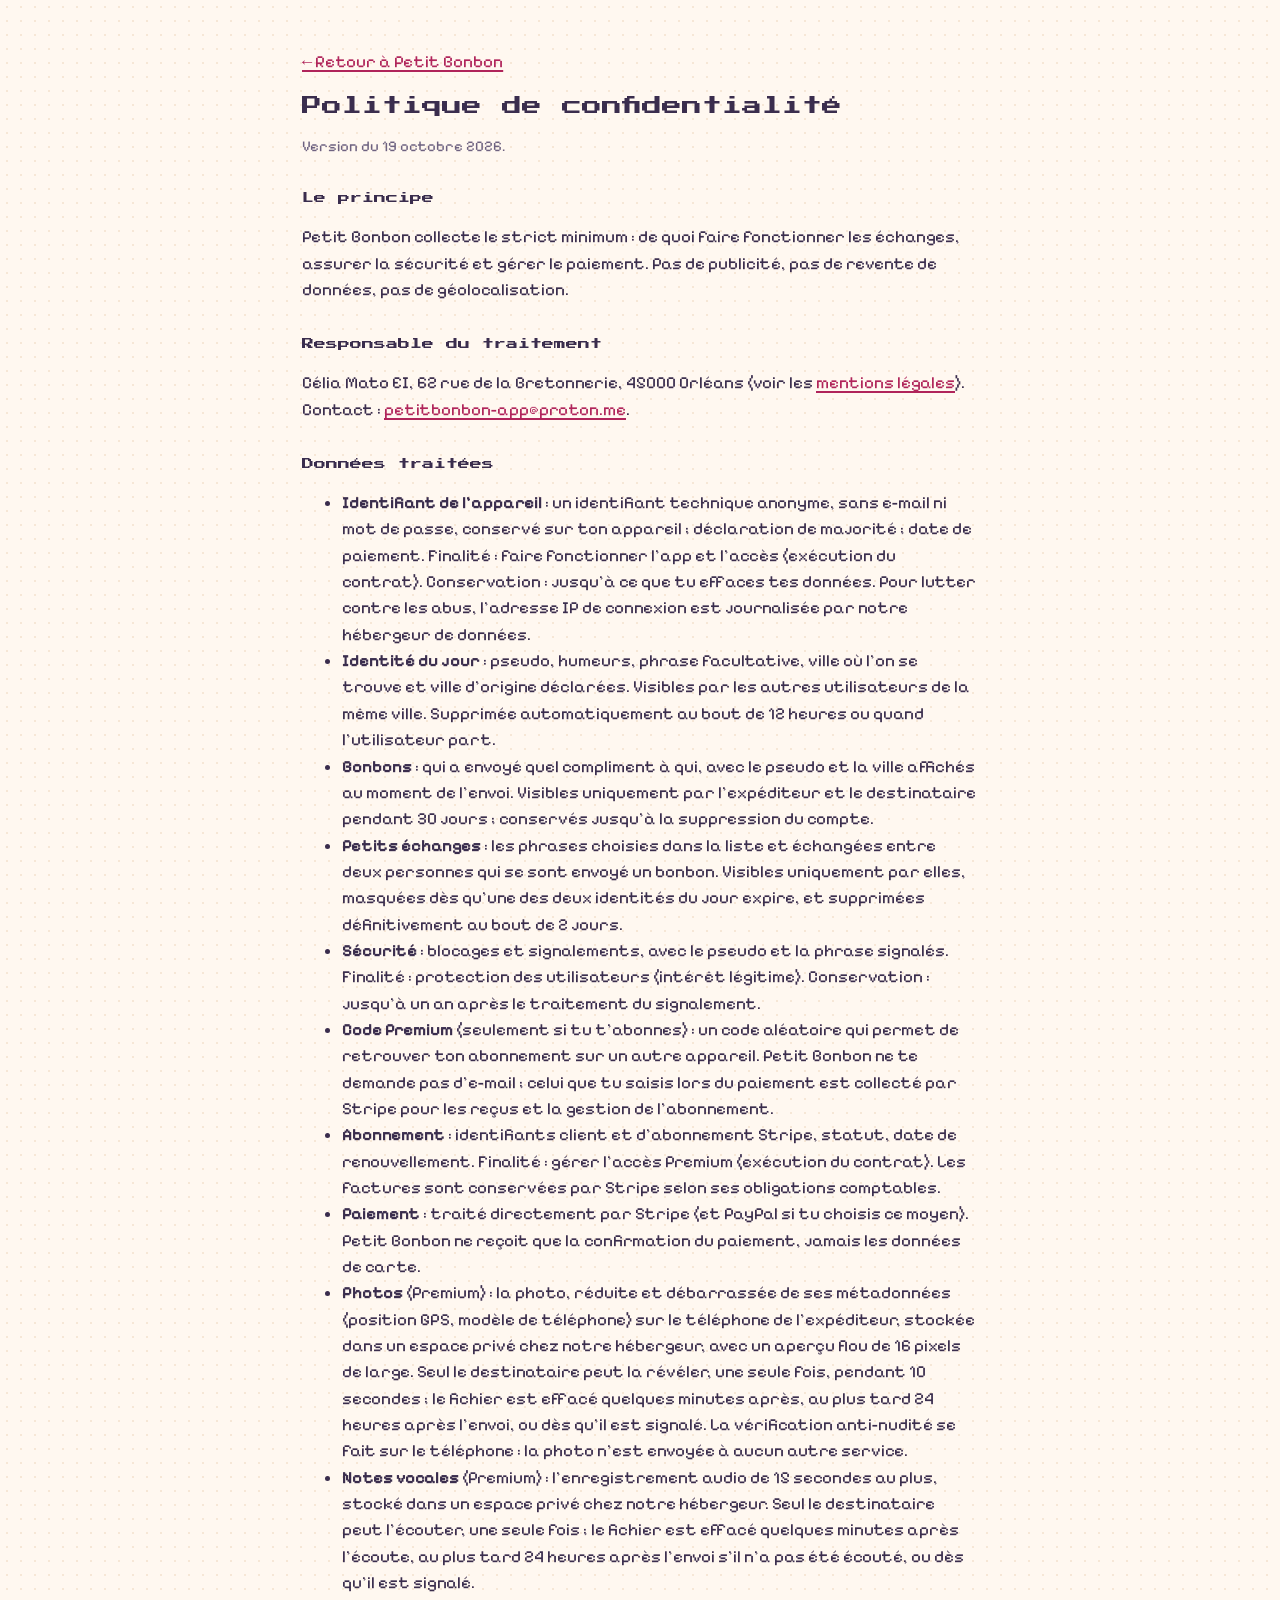
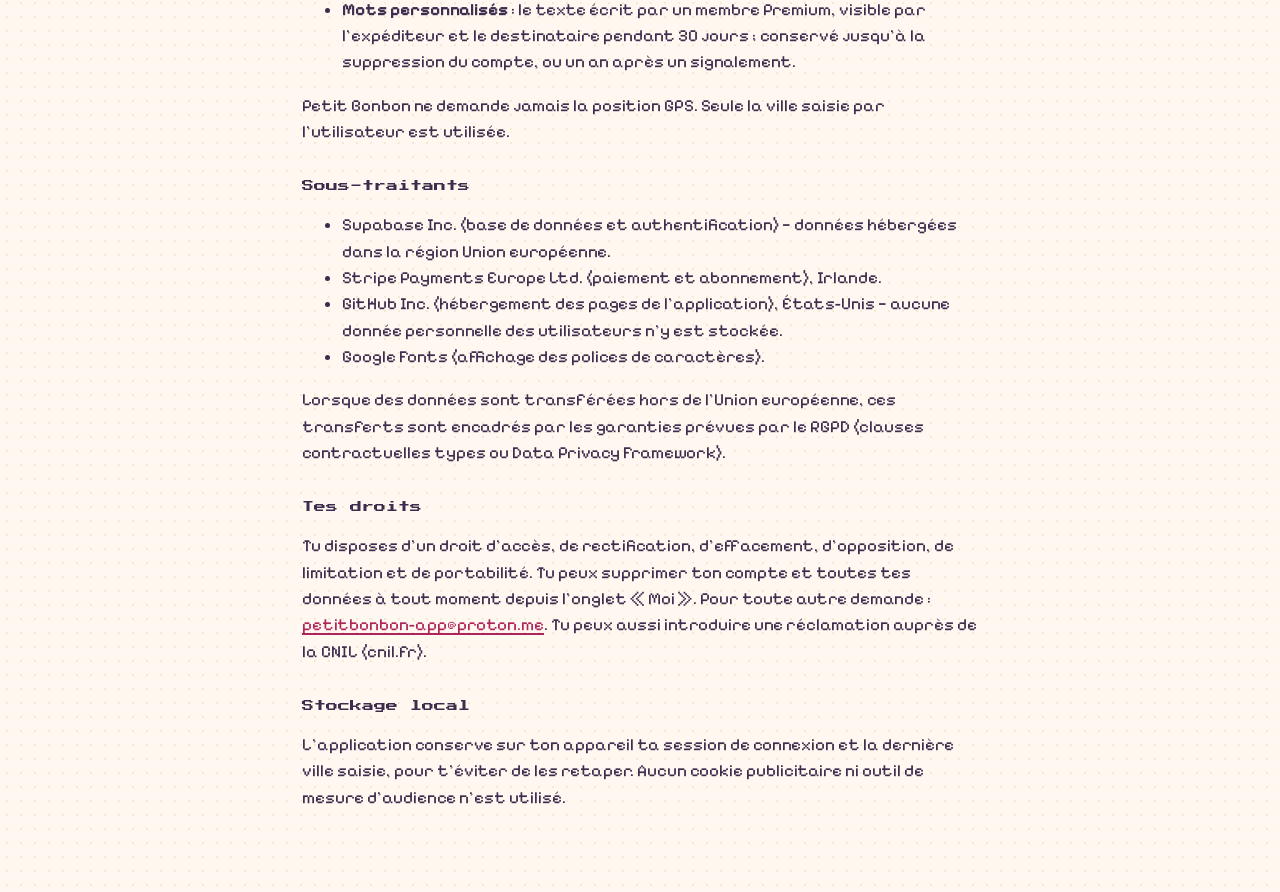
==== confidentialite.html @ 8b0bca7a "Pages légales complétées, Premium en « Bientôt » à 2,99 €/mois Co-Authored-By: Claude Opus 5.5 <nore" ====
<!doctype html>
<html lang="fr">
<head>
<meta charset="utf-8">
<meta name="viewport" content="width=device-width, initial-scale=1">
<title>Confidentialité · Petit Bonbon</title>
<link rel="icon" href="icon.svg" type="image/svg+xml">
<link href="https://fonts.googleapis.com/css2?family=Pixelify+Sans:wght@400;500;700&family=Press+Start+2P&display=swap" rel="stylesheet">
<link rel="stylesheet" href="style.css">
<script src="config.js"></script>
</head>
<body>
<article class="legal">
<p><a href="./">← Retour à Petit Bonbon</a></p>
<h1>Politique de confidentialité</h1>
<p class="small">Version du 19 octobre 2026.</p>

<h2>Le principe</h2>
<p>Petit Bonbon collecte le strict minimum : de quoi faire fonctionner les échanges, assurer la sécurité et gérer le paiement. Pas de publicité, pas de revente de données, pas de géolocalisation.</p>

<h2>Responsable du traitement</h2>
<p>Célia Mato EI, 62 rue de la Bretonnerie, 45000 Orléans (voir les <a href="mentions-legales.html">mentions légales</a>). Contact : <a class="pb-contact" href="#"></a>.</p>

<h2>Données traitées</h2>
<ul>
<li><strong>Identifiant de l'appareil</strong> : un identifiant technique anonyme, sans e-mail ni mot de passe, conservé sur ton appareil ; déclaration de majorité ; date de paiement. Finalité : faire fonctionner l'app et l'accès (exécution du contrat). Conservation : jusqu'à ce que tu effaces tes données. Pour lutter contre les abus, l'adresse IP de connexion est journalisée par notre hébergeur de données.</li>
<li><strong>Identité du jour</strong> : pseudo, humeurs, phrase facultative, ville où l'on se trouve et ville d'origine déclarées. Visibles par les autres utilisateurs de la même ville. Supprimée automatiquement au bout de 12 heures ou quand l'utilisateur part.</li>
<li><strong>Bonbons</strong> : qui a envoyé quel compliment à qui, avec le pseudo et la ville affichés au moment de l'envoi. Visibles uniquement par l'expéditeur et le destinataire pendant 30 jours ; conservés jusqu'à la suppression du compte.</li>
<li><strong>Petits échanges</strong> : les phrases choisies dans la liste et échangées entre deux personnes qui se sont envoyé un bonbon. Visibles uniquement par elles, masquées dès qu'une des deux identités du jour expire, et supprimées définitivement au bout de 2 jours.</li>
<li><strong>Sécurité</strong> : blocages et signalements, avec le pseudo et la phrase signalés. Finalité : protection des utilisateurs (intérêt légitime). Conservation : jusqu'à un an après le traitement du signalement.</li>
<li><strong>Code Premium</strong> (seulement si tu t'abonnes) : un code aléatoire qui permet de retrouver ton abonnement sur un autre appareil. Petit Bonbon ne te demande pas d'e-mail ; celui que tu saisis lors du paiement est collecté par Stripe pour les reçus et la gestion de l'abonnement.</li>
<li><strong>Abonnement</strong> : identifiants client et d'abonnement Stripe, statut, date de renouvellement. Finalité : gérer l'accès Premium (exécution du contrat). Les factures sont conservées par Stripe selon ses obligations comptables.</li>
<li><strong>Paiement</strong> : traité directement par Stripe (et PayPal si tu choisis ce moyen). Petit Bonbon ne reçoit que la confirmation du paiement, jamais les données de carte.</li>
<li><strong>Photos</strong> (Premium) : la photo, réduite et débarrassée de ses métadonnées (position GPS, modèle de téléphone) sur le téléphone de l'expéditeur, stockée dans un espace privé chez notre hébergeur, avec un aperçu flou de 16 pixels de large. Seul le destinataire peut la révéler, une seule fois, pendant 10 secondes ; le fichier est effacé quelques minutes après, au plus tard 24 heures après l'envoi, ou dès qu'il est signalé. La vérification anti-nudité se fait sur le téléphone : la photo n'est envoyée à aucun autre service.</li>
<li><strong>Notes vocales</strong> (Premium) : l'enregistrement audio de 15 secondes au plus, stocké dans un espace privé chez notre hébergeur. Seul le destinataire peut l'écouter, une seule fois ; le fichier est effacé quelques minutes après l'écoute, au plus tard 24 heures après l'envoi s'il n'a pas été écouté, ou dès qu'il est signalé.</li>
<li><strong>Mots personnalisés</strong> : le texte écrit par un membre Premium, visible par l'expéditeur et le destinataire pendant 30 jours ; conservé jusqu'à la suppression du compte, ou un an après un signalement.</li>
</ul>
<p>Petit Bonbon ne demande jamais la position GPS. Seule la ville saisie par l'utilisateur est utilisée.</p>

<h2>Sous-traitants</h2>
<ul>
<li>Supabase Inc. (base de données et authentification) — données hébergées dans la région Union européenne.</li>
<li>Stripe Payments Europe Ltd. (paiement et abonnement), Irlande.</li>
<li>GitHub Inc. (hébergement des pages de l'application), États-Unis — aucune donnée personnelle des utilisateurs n'y est stockée.</li>
<li>Google Fonts (affichage des polices de caractères).</li>
</ul>
<p>Lorsque des données sont transférées hors de l'Union européenne, ces transferts sont encadrés par les garanties prévues par le RGPD (clauses contractuelles types ou Data Privacy Framework).</p>

<h2>Tes droits</h2>
<p>Tu disposes d'un droit d'accès, de rectification, d'effacement, d'opposition, de limitation et de portabilité. Tu peux supprimer ton compte et toutes tes données à tout moment depuis l'onglet « Moi ». Pour toute autre demande : <a class="pb-contact" href="#"></a>. Tu peux aussi introduire une réclamation auprès de la CNIL (cnil.fr).</p>

<h2>Stockage local</h2>
<p>L'application conserve sur ton appareil ta session de connexion et la dernière ville saisie, pour t'éviter de les retaper. Aucun cookie publicitaire ni outil de mesure d'audience n'est utilisé.</p>
</article>
<script>
document.querySelectorAll('.pb-contact').forEach(function (a) {
  var m = (window.PB_CONFIG || {}).CONTACT_EMAIL || '';
  a.textContent = m; a.href = 'mailto:' + m;
});
</script>
</body>
</html>
---- style.css ----
/* =====================================================================
   Petit Bonbon — pixel doux
   L'esprit jeu vidéo des années 90 (polices pixel, coins en escalier,
   ombres en aplat) avec des couleurs pastel et sans contours.
   Astuce « coins pixel » : chaque bloc projette 4 ombres de sa propre
   couleur (haut, bas, gauche, droite), ce qui dessine des coins crantés,
   puis une 5e ombre plus foncée en dessous, comme un relief de jeu.
   ===================================================================== */
:root {
  --bg: #FFF8F0;
  --bg-dot: #F6E7D6;
  --ink: #3A2D4D;
  --muted: #6E6280;
  --pink: #FF9EC4;
  --pink-shade: #F07DAA;
  --pink-soft: #FFE0EC;
  --pink-deep: #B0245A;
  --lemon: #FFF1A8;
  --lemon-shade: #F2DC77;
  --mint: #C6F1DF;
  --mint-shade: #9EDCC3;
  --mint-deep: #237A65;
  --lilac: #ECE4FF;
  --lilac-shade: #D6C9F5;
  --peach: #FFE3CC;
  --peach-ink: #8A4B12;
  --white-shade: #EFE3EE;
  --px: 4px;
  --display: 'Press Start 2P', ui-monospace, monospace;
  --body: 'Pixelify Sans', ui-monospace, monospace;
}

/* ---------- Le « bloc pixel » réutilisable ---------- */
.card, .btn, .chip, .field input, .field textarea, .compliment, .avatar, .badge,
.events, .premium, .note, .pill, .reason, .check input, .track, .banner, #toast, .error, .nav button[aria-current="page"] {
  --fill: #fff;
  --shade: var(--white-shade);
  background: var(--fill);
  border: 0;
  border-radius: 0;
  box-shadow:
    0 calc(-1 * var(--px)) 0 0 var(--fill),
    0 var(--px) 0 0 var(--fill),
    calc(-1 * var(--px)) 0 0 0 var(--fill),
    var(--px) 0 0 0 var(--fill),
    0 calc(2 * var(--px)) 0 0 var(--shade);
}

* { box-sizing: border-box; }
html, body { margin: 0; color: var(--ink); font-family: var(--body); font-size: 17px; }
html { background: var(--bg); }
body {
  min-height: 100dvh;
  background-color: var(--bg);
  background-image: radial-gradient(var(--bg-dot) 1.2px, transparent 1.2px);
  background-size: 14px 14px;
}
button, input, textarea, select { font: inherit; color: inherit; }
a { color: var(--pink-deep); text-decoration-thickness: 2px; text-underline-offset: 3px; }
a:hover { color: var(--ink); }
:focus-visible { outline: 3px dashed var(--pink-deep); outline-offset: 6px; }
svg.pixel { image-rendering: pixelated; display: block; }
code { font-family: var(--display); font-size: 11px; }

#app { max-width: 480px; margin: 0 auto; min-height: 100dvh; display: flex; flex-direction: column; }
.loading { margin: auto; font-family: var(--display); font-size: 12px; color: var(--muted); }

.screen { flex: 1; display: flex; flex-direction: column; gap: 24px; padding: 30px 22px 34px; }
.screen.center { justify-content: center; text-align: center; align-items: center; }
.screen.welcome { justify-content: space-between; padding-top: 56px; }
.scroll { flex: 1; display: flex; flex-direction: column; gap: 22px; padding: 10px 22px 30px; }

/* ---------- Typographie ---------- */
h1, h2, h3 { font-family: var(--display); margin: 0; font-weight: 400; letter-spacing: 0; color: var(--ink); }
h1 { font-size: 32px; line-height: 1.3; text-shadow: 4px 4px 0 var(--pink-soft); }
h2 { font-size: 17px; line-height: 1.5; }
h3 { font-size: 13px; line-height: 1.6; }
.cursor { color: var(--pink); animation: blink 1s steps(1) infinite; margin-left: 4px; }
@keyframes blink { 50% { opacity: 0; } }
.lead { margin: 0; font-size: 21px; line-height: 1.35; max-width: 320px; }
.sub { margin: 0; font-size: 17px; line-height: 1.45; color: var(--muted); }
.small { font-size: 15px; color: var(--muted); line-height: 1.4; }
.label, .field label { font-family: var(--display); font-size: 9px; line-height: 1.8; color: var(--muted); }

/* ---------- Boutons ---------- */
.btn {
  --fill: var(--pink); --shade: var(--pink-shade);
  display: inline-flex; align-items: center; justify-content: center; gap: 10px;
  min-height: 52px; padding: 0 22px; margin: var(--px);
  color: var(--ink); font-family: var(--display); font-size: 11px; line-height: 1.5;
  cursor: pointer; text-decoration: none;
  transition: transform .06s steps(1);
}
.btn:hover { --fill: #FFB3D2; color: var(--ink); }
.btn:active { transform: translateY(var(--px)); --shade: transparent; }
.btn.dark { --fill: var(--lilac); --shade: var(--lilac-shade); }
.btn.dark:hover { --fill: #F3EEFF; }
.btn.ghost { --fill: #fff; --shade: var(--white-shade); }
.btn.ghost:hover { --fill: var(--lemon); --shade: var(--lemon-shade); }
.btn.soft { --fill: var(--lemon); --shade: var(--lemon-shade); }
.btn.soft:hover { --fill: #FFF6C7; }
.btn.small { min-height: 42px; font-size: 9px; padding: 0 14px; }
.btn[disabled] { opacity: .55; cursor: default; }
.link { background: none; border: 0; padding: 0; min-height: 44px; color: var(--pink-deep); font-weight: 700; cursor: pointer; text-align: left; text-decoration: underline; text-decoration-thickness: 2px; text-underline-offset: 4px; }
.link.muted { color: var(--muted); font-weight: 500; }
.stack { display: flex; flex-direction: column; gap: 14px; }
.row { display: flex; gap: 12px; align-items: center; flex-wrap: wrap; }
.spacer { margin-top: auto; }

.bullets { display: flex; flex-direction: column; gap: 10px; font-size: 17px; }
.bullets div { display: flex; gap: 12px; align-items: center; }
.bullets div::before { content: ''; width: 8px; height: 8px; background: var(--pink); flex-shrink: 0; box-shadow: 0 4px 0 var(--pink-shade); }

/* ---------- Formulaires ---------- */
.field { display: flex; flex-direction: column; gap: 10px; }
.field input, .field textarea { min-height: 50px; padding: 12px 14px; font-size: 18px; margin: 0 var(--px) var(--px); width: calc(100% - 2 * var(--px)); }
.field input:focus, .field textarea:focus { outline: none; --fill: var(--lemon); --shade: var(--lemon-shade); }
.field textarea { resize: none; }
.field input::placeholder, .field textarea::placeholder { color: #9A8FAA; }
.check { display: flex; gap: 14px; align-items: flex-start; font-size: 17px; line-height: 1.35; cursor: pointer; }
.check input { appearance: none; -webkit-appearance: none; width: 20px; height: 20px; margin: 4px; flex-shrink: 0; cursor: pointer; display: grid; place-content: center; --fill: var(--lilac); --shade: var(--lilac-shade); }
.check input:checked { --fill: var(--lemon); --shade: var(--lemon-shade); }
.check input:checked::after { content: ''; width: 10px; height: 10px; background: var(--ink); }
.error { --fill: var(--pink-soft); --shade: transparent; margin: var(--px); padding: 10px 12px; color: var(--pink-deep); font-size: 16px; }

.chips { display: flex; flex-wrap: wrap; gap: 14px; padding: var(--px); }
.chip { min-height: 40px; padding: 0 12px; font-size: 16px; cursor: pointer; }
.chip:active { transform: translateY(var(--px)); --shade: transparent; }
.chip[aria-pressed="true"] { --fill: var(--lemon); --shade: var(--lemon-shade); font-weight: 700; }
.chip.locked { display: inline-flex; align-items: center; gap: 6px; --fill: transparent; --shade: transparent; color: var(--muted); outline: 2px dashed #D9CDE6; outline-offset: 0; }

.note { --fill: var(--lilac); --shade: transparent; display: flex; gap: 12px; align-items: center; padding: 10px 12px; margin: var(--px); font-size: 16px; line-height: 1.35; }

/* ---------- Barre du haut ---------- */
.topbar { display: flex; justify-content: space-between; align-items: center; gap: 12px; padding: 16px 22px 14px; background: var(--lilac); box-shadow: 0 var(--px) 0 var(--lilac-shade); }
.topbar .who { display: flex; flex-direction: column; gap: 6px; min-width: 0; }
.topbar .who span:first-child { font-family: var(--display); font-size: 8px; line-height: 1.5; color: var(--muted); }
.topbar .who strong { font-size: 21px; font-weight: 700; white-space: nowrap; overflow: hidden; text-overflow: ellipsis; }
.pill { --fill: #fff; --shade: var(--lilac-shade); display: inline-flex; align-items: center; gap: 6px; min-height: 30px; padding: 0 8px; margin: var(--px); font-size: 15px; font-weight: 700; white-space: nowrap; }

/* ---------- Cartes ---------- */
.card { padding: 16px; margin: var(--px); display: flex; flex-direction: column; gap: 12px; }
.person { display: flex; gap: 16px; align-items: center; }
.avatar { width: 48px; height: 48px; margin: var(--px); flex-shrink: 0; display: flex; align-items: center; justify-content: center; font-family: var(--display); font-size: 16px; --shade: transparent; }
.person .name { font-weight: 700; font-size: 20px; }
.person .moods { font-size: 15px; color: var(--muted); }
.bio { margin: 0; font-size: 17px; line-height: 1.4; overflow-wrap: anywhere; }
.badge { display: inline-flex; align-items: center; min-height: 26px; padding: 2px 8px; margin: var(--px); font-size: 14px; font-weight: 700; --shade: transparent; }
.badge.local { --fill: var(--mint); color: var(--mint-deep); }
.badge.away { --fill: var(--peach); color: var(--peach-ink); }
/* Notes vocales */
.voice-row { display: flex; align-items: center; gap: 10px; font-size: 17px; }
.rec-dot { width: 12px; height: 12px; background: var(--pink-deep); animation: rec-blink 1s steps(2) infinite; }
@keyframes rec-blink { 50% { opacity: .2; } }
.voice-preview { width: 100%; max-width: 360px; height: 40px; }

/* Photos floues */
.photo-preview img { display: block; max-width: 100%; max-height: 220px; -webkit-user-select: none; user-select: none; -webkit-touch-callout: none; }
.photo-blur { position: relative; display: block; width: 100%; max-width: 360px; aspect-ratio: 4 / 3; padding: 0; border: 0; overflow: hidden; cursor: pointer; background: var(--lilac); margin: var(--px); }
.photo-blur img { position: absolute; inset: -20px; width: calc(100% + 40px); height: calc(100% + 40px); object-fit: cover; filter: blur(18px) saturate(1.2); transform: scale(1.1); }
.photo-blur span { position: absolute; left: 50%; top: 50%; transform: translate(-50%, -50%); background: rgba(255,255,255,.88); color: var(--ink); padding: 10px 14px; font: inherit; font-size: 16px; font-weight: 700; white-space: nowrap; }
.photo-blur[disabled] { cursor: default; opacity: .8; }
.photo-view { position: fixed; inset: 0; z-index: 50; background: #140E1C; display: flex; align-items: center; justify-content: center; -webkit-user-select: none; user-select: none; -webkit-touch-callout: none; }
.photo-view img { max-width: 100%; max-height: 100%; object-fit: contain; pointer-events: none; }
.photo-count { position: absolute; top: calc(16px + env(safe-area-inset-top)); left: 50%; transform: translateX(-50%); display: flex; flex-direction: column; align-items: center; gap: 4px; color: #fff; }
.photo-count span { font-family: var(--display); font-size: 22px; }
.photo-count small { font-size: 13px; opacity: .8; }

/* Bonbons animés */
.fx-layer { position: fixed; inset: 0; pointer-events: none; z-index: 45; overflow: hidden; }
.fx-bit { position: absolute; will-change: transform, opacity; }
.fx-bit svg { display: block; image-rendering: pixelated; }

/* Petit signe ⚠ en haut à droite : ouvre « Bloquer / Signaler » */
.card.has-menu { position: relative; }
.card.has-menu .person, .card.has-menu > .context { padding-right: 36px; }
.warn-wrap { position: relative; width: 40px; height: 40px; }
.warn-wrap .card-warn { top: 0; right: 0; }
.warn-wrap .card-menu { top: 44px; right: 0; }
.card-warn { position: absolute; top: 8px; right: 8px; width: 40px; height: 40px; display: flex; align-items: center; justify-content: center; border: 0; background: transparent; color: var(--muted); cursor: pointer; opacity: .75; }
.card-warn:hover, .card-warn[aria-expanded="true"] { opacity: 1; }
.card-warn:focus-visible { outline: 2px solid var(--muted); outline-offset: -2px; }
.card-menu { position: absolute; top: 48px; right: 10px; z-index: 5; display: flex; flex-direction: column; min-width: 150px; padding: 4px; background: #fff; box-shadow: 0 0 0 2px var(--lilac-shade), 4px 4px 0 var(--lilac-shade); }
.card-menu button { min-height: 44px; padding: 0 14px; border: 0; background: transparent; text-align: left; font: inherit; font-size: 16px; color: var(--ink); cursor: pointer; }
.card-menu button:hover, .card-menu button:focus-visible { background: var(--lemon); outline: none; }
.card-foot { display: flex; justify-content: space-between; align-items: center; gap: 10px; flex-wrap: wrap; }

.compliment { display: flex; gap: 14px; align-items: center; min-height: 52px; padding: 10px 12px; margin: 0 var(--px) var(--px); text-align: left; font-size: 17px; line-height: 1.3; cursor: pointer; }
.compliment .dot { width: 14px; height: 14px; flex-shrink: 0; background: var(--lilac-shade); box-shadow: 0 0 0 3px #fff, 0 0 0 5px var(--lilac-shade); margin: 0 4px; }
.compliment[aria-checked="true"] { --fill: var(--lemon); --shade: var(--lemon-shade); font-weight: 700; }
.compliment[aria-checked="true"] .dot { background: var(--pink); box-shadow: 0 0 0 3px var(--lemon), 0 0 0 5px var(--pink); }
.compliment[aria-checked="true"]::after { content: '◀'; margin-left: auto; color: var(--pink-deep); font-size: 13px; }

.quote { margin: 0; font-size: 22px; font-weight: 700; line-height: 1.25; }
.context { font-size: 15px; font-weight: 700; line-height: 1.35; color: var(--mint-deep); }

.empty { text-align: center; padding: 36px 12px; color: var(--muted); display: flex; flex-direction: column; gap: 16px; align-items: center; font-size: 17px; }

/* ---------- Premium ---------- */
.avatar svg { display: block; }
.avatar-chip { padding: 0 10px; display: inline-flex; align-items: center; }
.swatch { display: inline-block; width: 14px; height: 14px; margin-right: 8px; vertical-align: -2px; box-shadow: 0 0 0 2px #fff, 0 0 0 3px var(--lilac-shade); }
html[data-theme="menthe"] { --bg: #F1FBF6; --bg-dot: #D3EFE2; --lilac: #C6F1DF; --lilac-shade: #9EDCC3; }
html[data-theme="peche"]  { --bg: #FFF6EE; --bg-dot: #F7DFCB; --lilac: #FFE3CC; --lilac-shade: #F5C9A5; }
html[data-theme="citron"] { --bg: #FFFCEB; --bg-dot: #F3EAB8; --lilac: #FFF1A8; --lilac-shade: #F2DC77; }

.code-box { display: flex; align-items: center; justify-content: space-between; gap: 10px; flex-wrap: wrap; padding: 10px 12px; margin: var(--px); background: #fff; box-shadow: 0 -4px 0 #fff, 0 4px 0 #fff, -4px 0 0 #fff, 4px 0 0 #fff, 0 8px 0 var(--lemon-shade); }
.code-box strong { font-family: var(--display); font-size: 11px; line-height: 1.6; letter-spacing: 1px; user-select: all; -webkit-user-select: all; word-break: break-all; }

/* ---------- Mini-conversation ---------- */
.card.conv { width: auto; text-align: left; cursor: pointer; gap: 6px; font: inherit; color: inherit; }
.dot-new { width: 12px; height: 12px; background: var(--pink); box-shadow: 0 3px 0 var(--pink-shade); }
.bubbles { display: flex; flex-direction: column; gap: 12px; padding: 6px 4px; min-height: 120px; }
.bubble { align-self: flex-start; max-width: 80%; padding: 10px 12px; margin: var(--px); font-size: 17px; line-height: 1.3;
  background: #fff; box-shadow: 0 calc(-1 * var(--px)) 0 0 #fff, 0 var(--px) 0 0 #fff, calc(-1 * var(--px)) 0 0 0 #fff, var(--px) 0 0 0 #fff, 0 calc(2 * var(--px)) 0 0 var(--white-shade); }
.bubble.mine { align-self: flex-end; background: var(--pink-soft);
  box-shadow: 0 calc(-1 * var(--px)) 0 0 var(--pink-soft), 0 var(--px) 0 0 var(--pink-soft), calc(-1 * var(--px)) 0 0 0 var(--pink-soft), var(--px) 0 0 0 var(--pink-soft), 0 calc(2 * var(--px)) 0 0 #F7B9D1; }
.phrases { position: sticky; bottom: 0; display: flex; flex-wrap: wrap; gap: 12px; padding: 14px 4px calc(10px + env(safe-area-inset-bottom)); background: var(--bg); box-shadow: 0 -4px 0 var(--lilac); }
.phrases .chip { font-size: 15px; min-height: 40px; }

/* ---------- Interrupteurs ---------- */
.toggle { display: flex; gap: 14px; align-items: center; width: 100%; min-height: 64px; padding: 10px 0; border: 0; border-bottom: 2px dotted #E4DAEE; background: transparent; text-align: left; cursor: pointer; }
.toggle:last-child { border-bottom: 0; }
.toggle[disabled] { opacity: .45; cursor: default; }
.toggle .txt { flex: 1; display: flex; flex-direction: column; gap: 3px; }
.toggle .txt strong { font-size: 17px; }
.toggle .txt span { font-size: 15px; color: var(--muted); }
.track { --fill: var(--lilac); --shade: transparent; width: 44px; height: 22px; margin: var(--px); flex-shrink: 0; position: relative; }
.track::after { content: ''; position: absolute; top: 3px; left: 3px; width: 16px; height: 16px; background: #B9ACCF; }
.toggle[aria-checked="true"] .track { --fill: var(--mint-shade); }
.toggle[aria-checked="true"] .track::after { left: 25px; background: #fff; }

/* ---------- Encarts ---------- */
.premium { --fill: var(--lilac); --shade: var(--lilac-shade); padding: 18px; margin: var(--px); display: flex; flex-direction: column; gap: 12px; }
.premium .kicker { font-family: var(--display); font-size: 8px; line-height: 1.7; color: var(--pink-deep); }
.premium h3 { color: var(--ink) !important; }
.premium p { margin: 0; color: var(--muted); font-size: 16px; line-height: 1.4; }
.premium .btn { --fill: #fff !important; --shade: var(--lilac-shade); background: var(--fill) !important; }
.premium.soon { filter: grayscale(1); opacity: .65; }

.events { --fill: var(--mint); --shade: var(--mint-shade); display: flex; gap: 8px; align-items: flex-start; padding: 14px 6px 14px 14px; margin: var(--px); color: var(--mint-deep); }
.events-txt { flex: 1; display: flex; flex-direction: column; gap: 6px; font-size: 16px; line-height: 1.35; }
.events-txt strong { font-family: var(--display); font-size: 9px; line-height: 1.7; font-weight: 400; }
.events-x { width: 44px; height: 44px; flex-shrink: 0; margin: -10px 0; border: 0; background: transparent; color: var(--mint-deep); font-family: var(--display); font-size: 13px; cursor: pointer; }

/* ---------- Navigation ---------- */
.nav { position: sticky; bottom: 0; display: flex; justify-content: space-around; padding: 10px 10px calc(12px + env(safe-area-inset-bottom)); background: #fff; box-shadow: 0 calc(-1 * var(--px)) 0 var(--white-shade); }
.nav button { display: flex; flex-direction: column; align-items: center; gap: 6px; min-width: 84px; min-height: 54px; justify-content: center; border: 0; background: transparent; font-size: 14px; font-weight: 700; color: var(--muted); cursor: pointer; position: relative; }
.nav button[aria-current="page"] { --fill: var(--lemon); --shade: var(--lemon-shade); color: var(--ink); }
.nav svg { stroke-linecap: square; stroke-linejoin: miter; }
.nav .count { position: absolute; top: -4px; right: 10px; min-width: 18px; height: 18px; padding: 0 4px; background: var(--pink); color: var(--ink); font-size: 11px; font-weight: 700; display: flex; align-items: center; justify-content: center; box-shadow: 0 3px 0 var(--pink-shade); }

/* ---------- Notification (boîte de dialogue de jeu) ---------- */
.banner { --fill: var(--ink); --shade: var(--pink); position: fixed; top: 14px; left: 50%; transform: translateX(-50%); width: calc(100% - 32px); max-width: 448px; display: flex; gap: 12px; align-items: center; padding: 12px; color: #fff; text-align: left; cursor: pointer; z-index: 10; animation: pop .25s steps(3); }
.banner strong { display: block; font-family: var(--display); font-size: 9px; line-height: 1.7; color: var(--lemon); font-weight: 400; }
.banner span { font-size: 16px; color: #fff; }
@keyframes pop { from { transform: translate(-50%, -20px); opacity: 0; } to { transform: translate(-50%, 0); opacity: 1; } }

.sheet-back { position: fixed; inset: 0; background: rgba(58, 45, 77, .35); display: flex; flex-direction: column; justify-content: flex-end; z-index: 20; }
.sheet { width: 100%; max-width: 480px; margin: 0 auto; background: #fff; box-shadow: 0 -4px 0 #fff, 0 -8px 0 var(--lilac-shade); padding: 26px 22px calc(26px + env(safe-area-inset-bottom)); display: flex; flex-direction: column; gap: 14px; }
.reason { --fill: var(--bg); --shade: transparent; min-height: 50px; padding: 0 12px; margin: 0 var(--px); text-align: left; font-size: 17px; cursor: pointer; }
.reason:hover { --fill: var(--lemon); }
.reason:hover::before { content: '▶ '; color: var(--pink-deep); }

#toast { --fill: var(--mint-deep); --shade: var(--mint-shade); position: fixed; left: 50%; transform: translateX(-50%); bottom: calc(104px + env(safe-area-inset-bottom)); width: calc(100% - 48px); max-width: 432px; padding: 12px 14px; color: #fff; font-size: 16px; line-height: 1.35; z-index: 30; }

/* ---------- Pages légales ---------- */
.legal { max-width: 720px; margin: 0 auto; padding: 32px 22px 64px; line-height: 1.55; font-size: 17px; }
.legal h1 { font-size: 20px; line-height: 1.45; margin-bottom: 12px; text-shadow: none; }
.legal h2 { font-size: 12px; margin-top: 32px; }

/* ---------- Discrétion ---------- */
.card, .quote, .bio, .banner { -webkit-user-select: none; user-select: none; -webkit-touch-callout: none; }
body.veiled #app, body.veiled .banner, body.veiled .sheet-back { filter: blur(18px); }

@media (prefers-reduced-motion: reduce) {
  .cursor, .banner { animation: none; }
}

/* Champs lisibles sur les feuilles blanches */
.sheet .field input, .sheet .field textarea { --fill: var(--bg); --shade: var(--lilac-shade); }
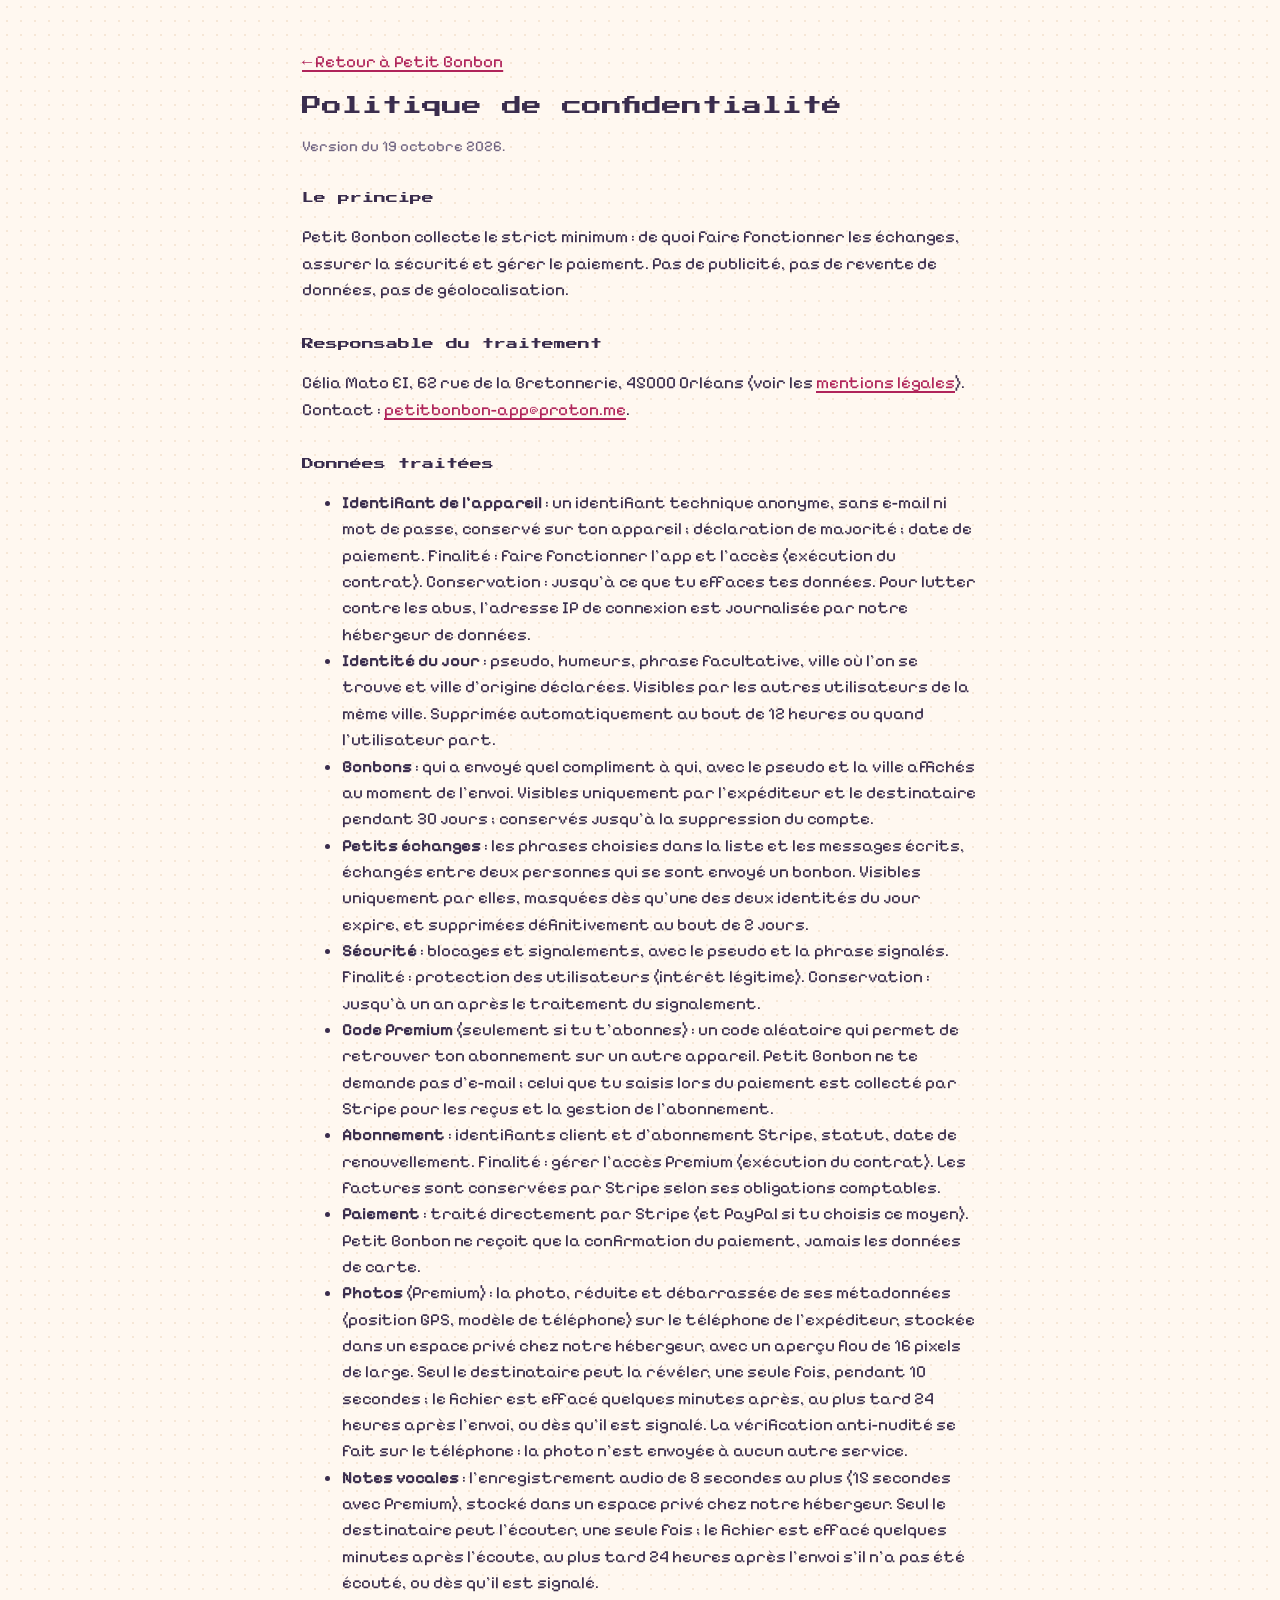
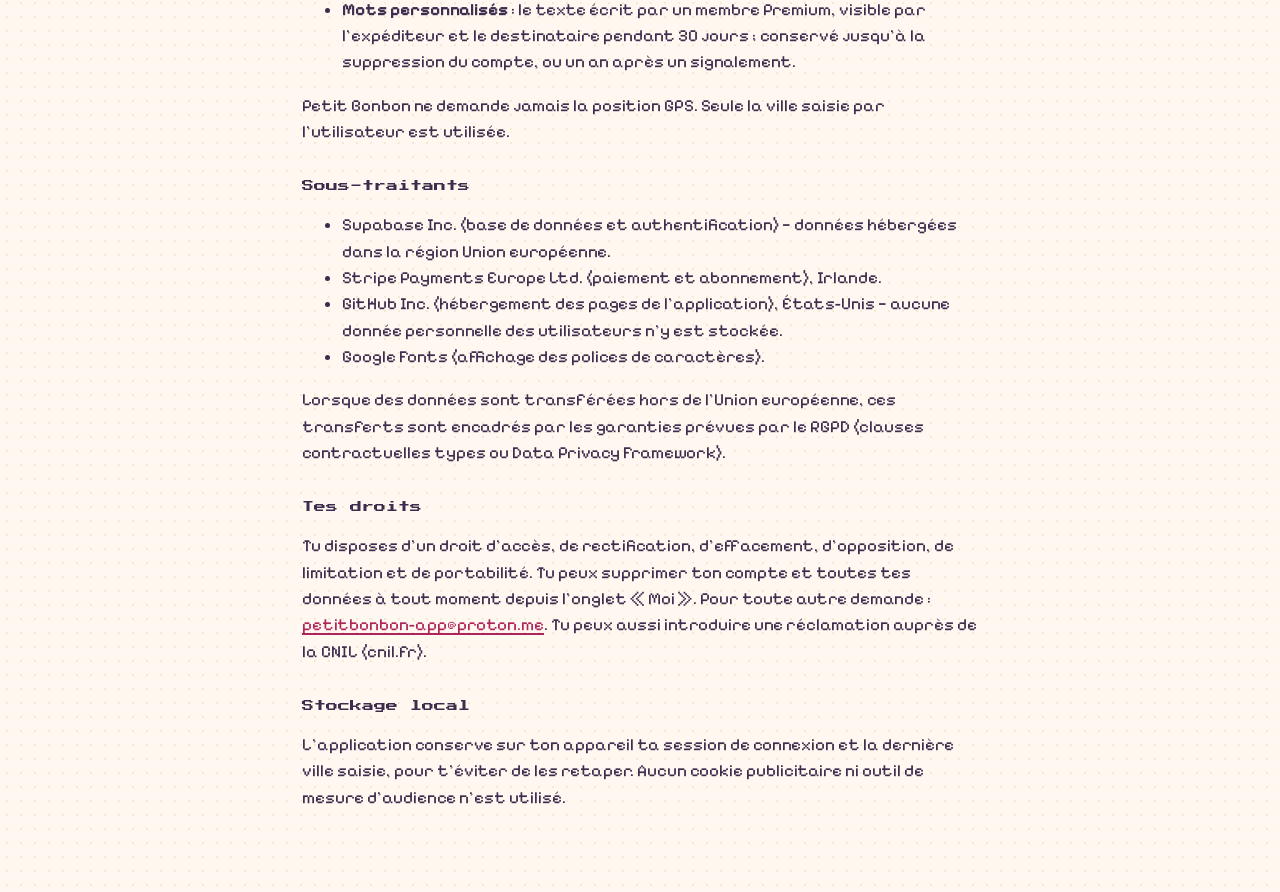
==== commit deefff8b: "Gratuit : notes vocales de 8 s et messages libres avec 1 personne de sa ville Co-Authored-By: Claude" ====
--- a/confidentialite.html
+++ b/confidentialite.html
@@ -26,13 +26,13 @@
 <li><strong>Identifiant de l'appareil</strong> : un identifiant technique anonyme, sans e-mail ni mot de passe, conservé sur ton appareil ; déclaration de majorité ; date de paiement. Finalité : faire fonctionner l'app et l'accès (exécution du contrat). Conservation : jusqu'à ce que tu effaces tes données. Pour lutter contre les abus, l'adresse IP de connexion est journalisée par notre hébergeur de données.</li>
 <li><strong>Identité du jour</strong> : pseudo, humeurs, phrase facultative, ville où l'on se trouve et ville d'origine déclarées. Visibles par les autres utilisateurs de la même ville. Supprimée automatiquement au bout de 12 heures ou quand l'utilisateur part.</li>
 <li><strong>Bonbons</strong> : qui a envoyé quel compliment à qui, avec le pseudo et la ville affichés au moment de l'envoi. Visibles uniquement par l'expéditeur et le destinataire pendant 30 jours ; conservés jusqu'à la suppression du compte.</li>
-<li><strong>Petits échanges</strong> : les phrases choisies dans la liste et échangées entre deux personnes qui se sont envoyé un bonbon. Visibles uniquement par elles, masquées dès qu'une des deux identités du jour expire, et supprimées définitivement au bout de 2 jours.</li>
+<li><strong>Petits échanges</strong> : les phrases choisies dans la liste et les messages écrits, échangés entre deux personnes qui se sont envoyé un bonbon. Visibles uniquement par elles, masquées dès qu'une des deux identités du jour expire, et supprimées définitivement au bout de 2 jours.</li>
 <li><strong>Sécurité</strong> : blocages et signalements, avec le pseudo et la phrase signalés. Finalité : protection des utilisateurs (intérêt légitime). Conservation : jusqu'à un an après le traitement du signalement.</li>
 <li><strong>Code Premium</strong> (seulement si tu t'abonnes) : un code aléatoire qui permet de retrouver ton abonnement sur un autre appareil. Petit Bonbon ne te demande pas d'e-mail ; celui que tu saisis lors du paiement est collecté par Stripe pour les reçus et la gestion de l'abonnement.</li>
 <li><strong>Abonnement</strong> : identifiants client et d'abonnement Stripe, statut, date de renouvellement. Finalité : gérer l'accès Premium (exécution du contrat). Les factures sont conservées par Stripe selon ses obligations comptables.</li>
 <li><strong>Paiement</strong> : traité directement par Stripe (et PayPal si tu choisis ce moyen). Petit Bonbon ne reçoit que la confirmation du paiement, jamais les données de carte.</li>
 <li><strong>Photos</strong> (Premium) : la photo, réduite et débarrassée de ses métadonnées (position GPS, modèle de téléphone) sur le téléphone de l'expéditeur, stockée dans un espace privé chez notre hébergeur, avec un aperçu flou de 16 pixels de large. Seul le destinataire peut la révéler, une seule fois, pendant 10 secondes ; le fichier est effacé quelques minutes après, au plus tard 24 heures après l'envoi, ou dès qu'il est signalé. La vérification anti-nudité se fait sur le téléphone : la photo n'est envoyée à aucun autre service.</li>
-<li><strong>Notes vocales</strong> (Premium) : l'enregistrement audio de 15 secondes au plus, stocké dans un espace privé chez notre hébergeur. Seul le destinataire peut l'écouter, une seule fois ; le fichier est effacé quelques minutes après l'écoute, au plus tard 24 heures après l'envoi s'il n'a pas été écouté, ou dès qu'il est signalé.</li>
+<li><strong>Notes vocales</strong> : l'enregistrement audio de 8 secondes au plus (15 secondes avec Premium), stocké dans un espace privé chez notre hébergeur. Seul le destinataire peut l'écouter, une seule fois ; le fichier est effacé quelques minutes après l'écoute, au plus tard 24 heures après l'envoi s'il n'a pas été écouté, ou dès qu'il est signalé.</li>
 <li><strong>Mots personnalisés</strong> : le texte écrit par un membre Premium, visible par l'expéditeur et le destinataire pendant 30 jours ; conservé jusqu'à la suppression du compte, ou un an après un signalement.</li>
 </ul>
 <p>Petit Bonbon ne demande jamais la position GPS. Seule la ville saisie par l'utilisateur est utilisée.</p>
--- a/style.css
+++ b/style.css
@@ -279,3 +279,9 @@
 
 /* Champs lisibles sur les feuilles blanches */
 .sheet .field input, .sheet .field textarea { --fill: var(--bg); --shade: var(--lilac-shade); }
+
+/* Aperçu de la carte story */
+.story-preview { width: 100%; max-width: 220px; align-self: center; aspect-ratio: 9 / 16; object-fit: cover; image-rendering: auto; box-shadow: 0 6px 0 var(--lilac-shade); }
+.chat-input { display: flex; gap: 10px; width: 100%; align-items: center; }
+.chat-input input { flex: 1; min-width: 0; min-height: 44px; padding: 8px 12px; font: inherit; font-size: 16px; border: 0; background: #fff; color: var(--ink); box-shadow: 0 0 0 3px var(--lilac); }
+.chat-input input:focus { outline: none; box-shadow: 0 0 0 3px var(--pink); }
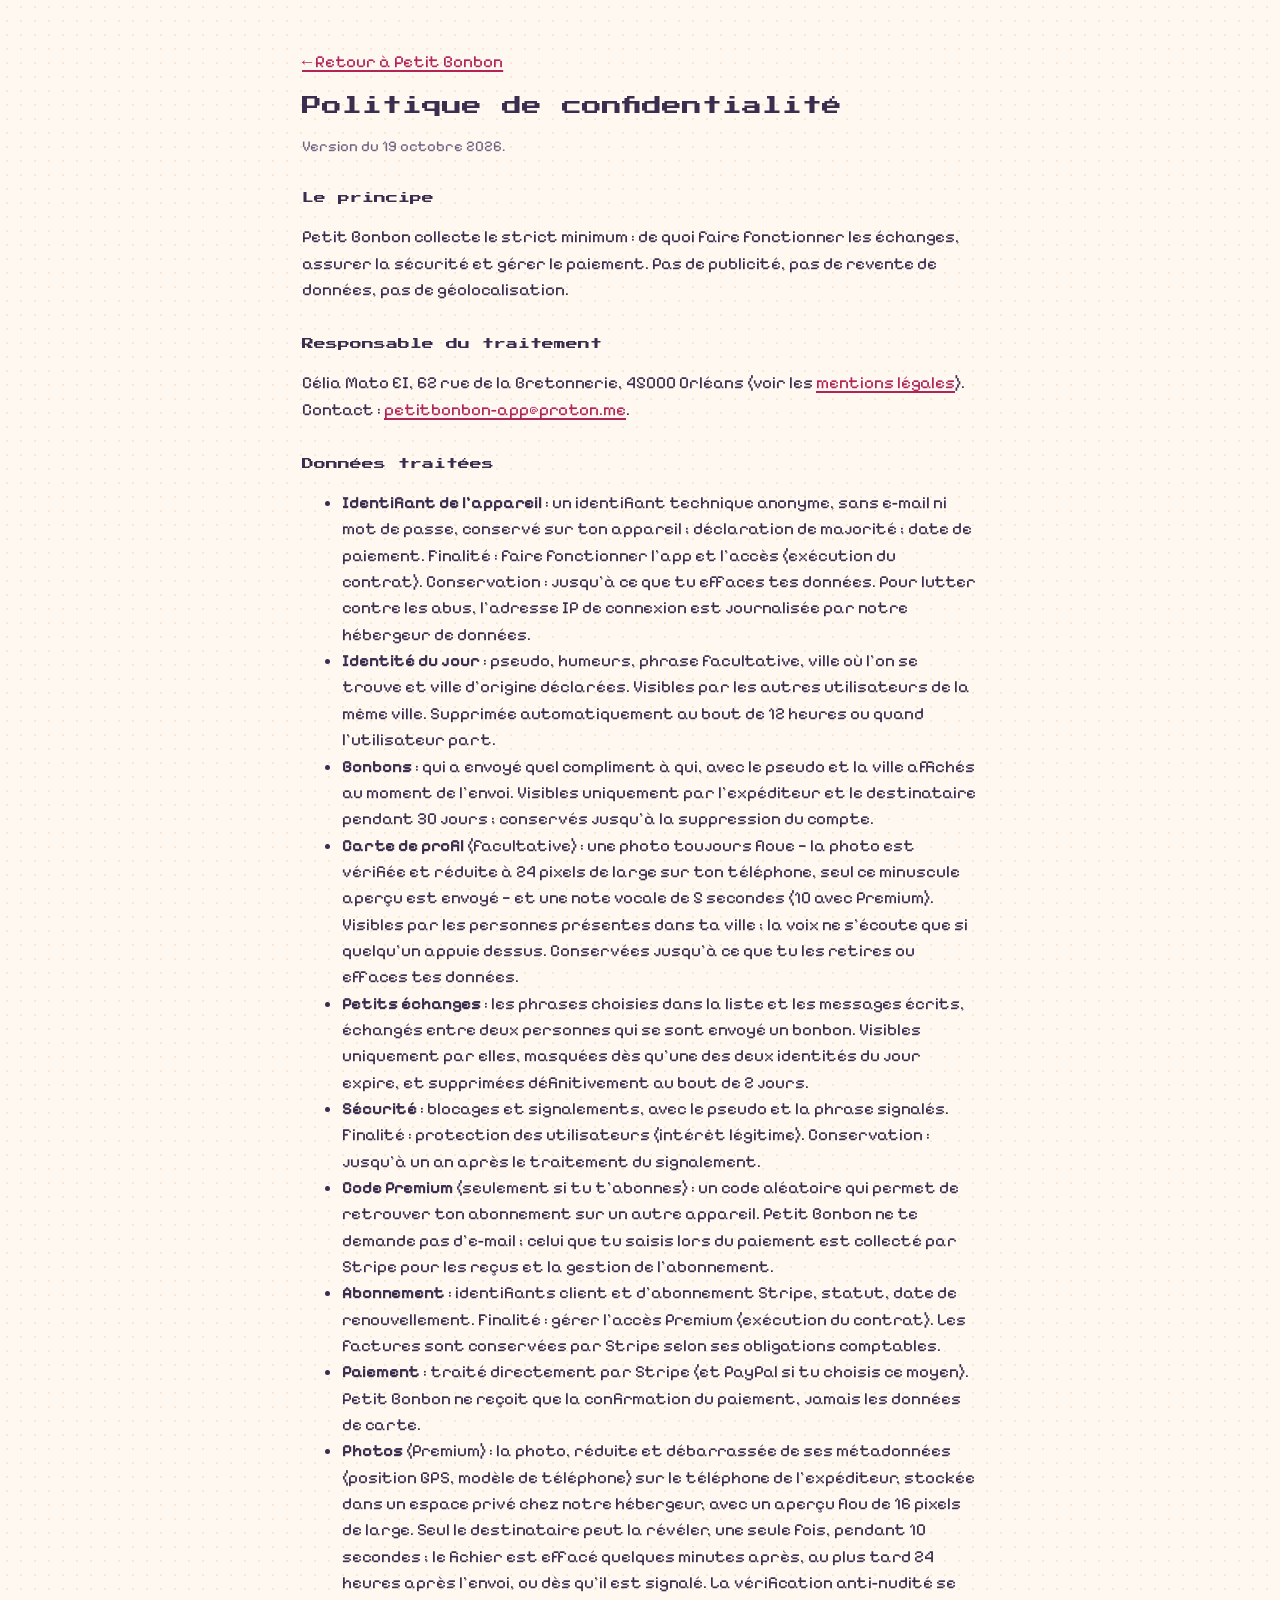
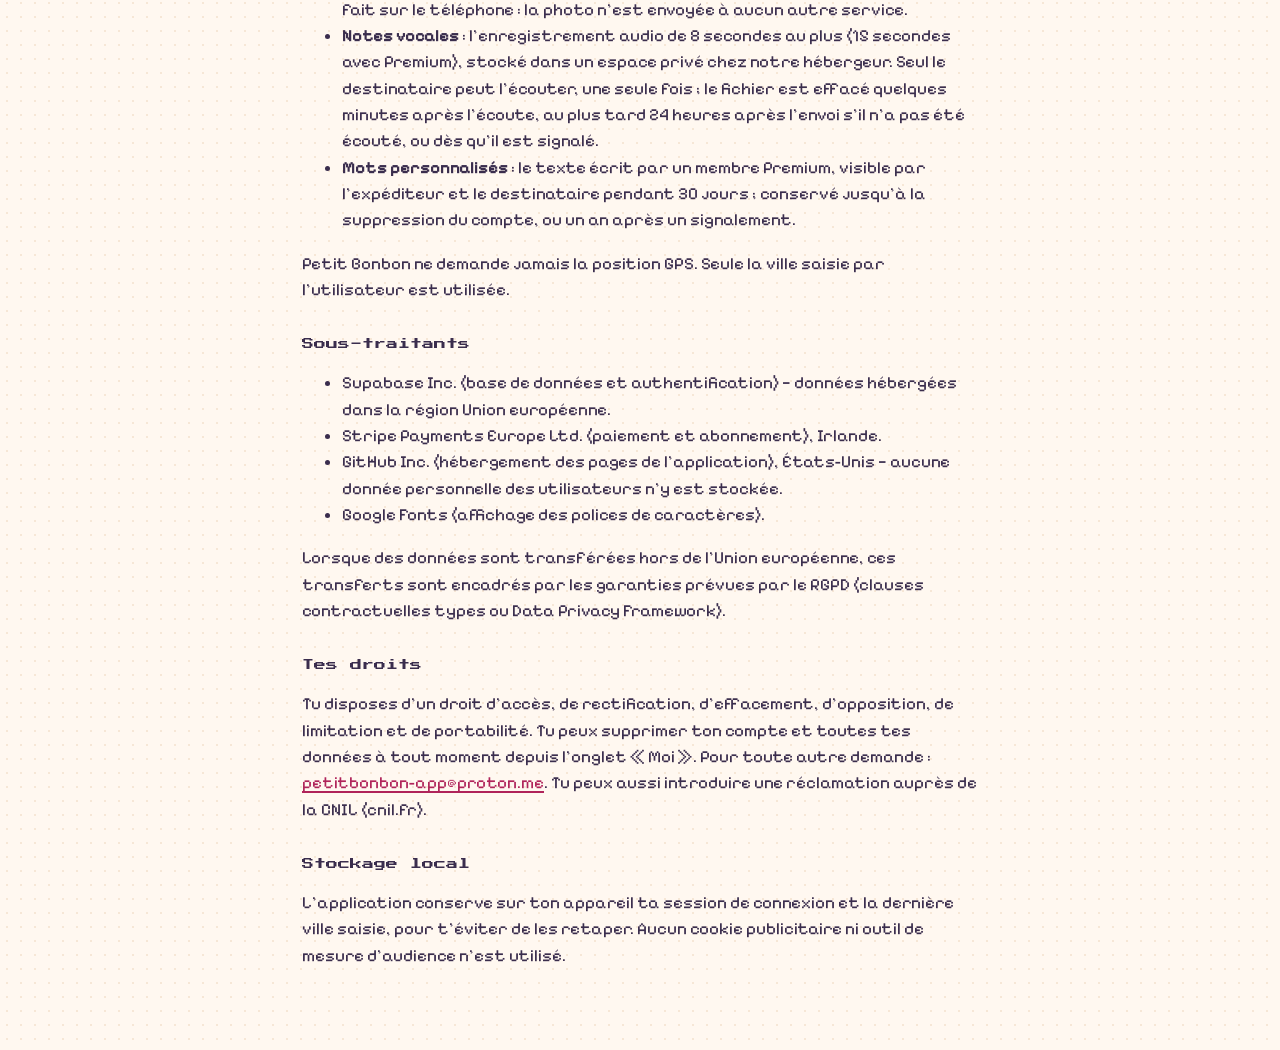
==== commit ad95c0d4: "Découvrir en cartes à faire glisser, photo floue et vocal de profil Co-Authored-By: Claude Opus 5.5 " ====
--- a/confidentialite.html
+++ b/confidentialite.html
@@ -26,6 +26,7 @@
 <li><strong>Identifiant de l'appareil</strong> : un identifiant technique anonyme, sans e-mail ni mot de passe, conservé sur ton appareil ; déclaration de majorité ; date de paiement. Finalité : faire fonctionner l'app et l'accès (exécution du contrat). Conservation : jusqu'à ce que tu effaces tes données. Pour lutter contre les abus, l'adresse IP de connexion est journalisée par notre hébergeur de données.</li>
 <li><strong>Identité du jour</strong> : pseudo, humeurs, phrase facultative, ville où l'on se trouve et ville d'origine déclarées. Visibles par les autres utilisateurs de la même ville. Supprimée automatiquement au bout de 12 heures ou quand l'utilisateur part.</li>
 <li><strong>Bonbons</strong> : qui a envoyé quel compliment à qui, avec le pseudo et la ville affichés au moment de l'envoi. Visibles uniquement par l'expéditeur et le destinataire pendant 30 jours ; conservés jusqu'à la suppression du compte.</li>
+<li><strong>Carte de profil</strong> (facultative) : une photo toujours floue — la photo est vérifiée et réduite à 24 pixels de large sur ton téléphone, seul ce minuscule aperçu est envoyé — et une note vocale de 5 secondes (10 avec Premium). Visibles par les personnes présentes dans ta ville ; la voix ne s'écoute que si quelqu'un appuie dessus. Conservées jusqu'à ce que tu les retires ou effaces tes données.</li>
 <li><strong>Petits échanges</strong> : les phrases choisies dans la liste et les messages écrits, échangés entre deux personnes qui se sont envoyé un bonbon. Visibles uniquement par elles, masquées dès qu'une des deux identités du jour expire, et supprimées définitivement au bout de 2 jours.</li>
 <li><strong>Sécurité</strong> : blocages et signalements, avec le pseudo et la phrase signalés. Finalité : protection des utilisateurs (intérêt légitime). Conservation : jusqu'à un an après le traitement du signalement.</li>
 <li><strong>Code Premium</strong> (seulement si tu t'abonnes) : un code aléatoire qui permet de retrouver ton abonnement sur un autre appareil. Petit Bonbon ne te demande pas d'e-mail ; celui que tu saisis lors du paiement est collecté par Stripe pour les reçus et la gestion de l'abonnement.</li>
--- a/style.css
+++ b/style.css
@@ -285,3 +285,13 @@
 .chat-input { display: flex; gap: 10px; width: 100%; align-items: center; }
 .chat-input input { flex: 1; min-width: 0; min-height: 44px; padding: 8px 12px; font: inherit; font-size: 16px; border: 0; background: #fff; color: var(--ink); box-shadow: 0 0 0 3px var(--lilac); }
 .chat-input input:focus { outline: none; box-shadow: 0 0 0 3px var(--pink); }
+
+/* Cartes à faire défiler dans « Découvrir » */
+.pcard { touch-action: pan-y; transition: transform .15s ease-out; overflow: hidden; }
+.pcard-photo { position: relative; overflow: hidden; background: var(--lilac); }
+.pcard-photo img { position: absolute; inset: -20%; width: 140%; height: 140%; object-fit: cover; filter: blur(18px) saturate(1.2); image-rendering: auto; pointer-events: none; }
+.pcard.with-photo .pcard-photo { margin: -16px -16px 0; height: 180px; }
+.pcard-photo.mini { width: 84px; height: 84px; flex-shrink: 0; display: flex; align-items: center; justify-content: center; text-align: center; }
+.pcard-photo.mini img { filter: blur(10px) saturate(1.2); }
+.deck-nav { display: flex; align-items: center; justify-content: space-between; gap: 10px; padding: 0 4px; }
+.deck-nav .btn { min-width: 48px; font-size: 22px; }
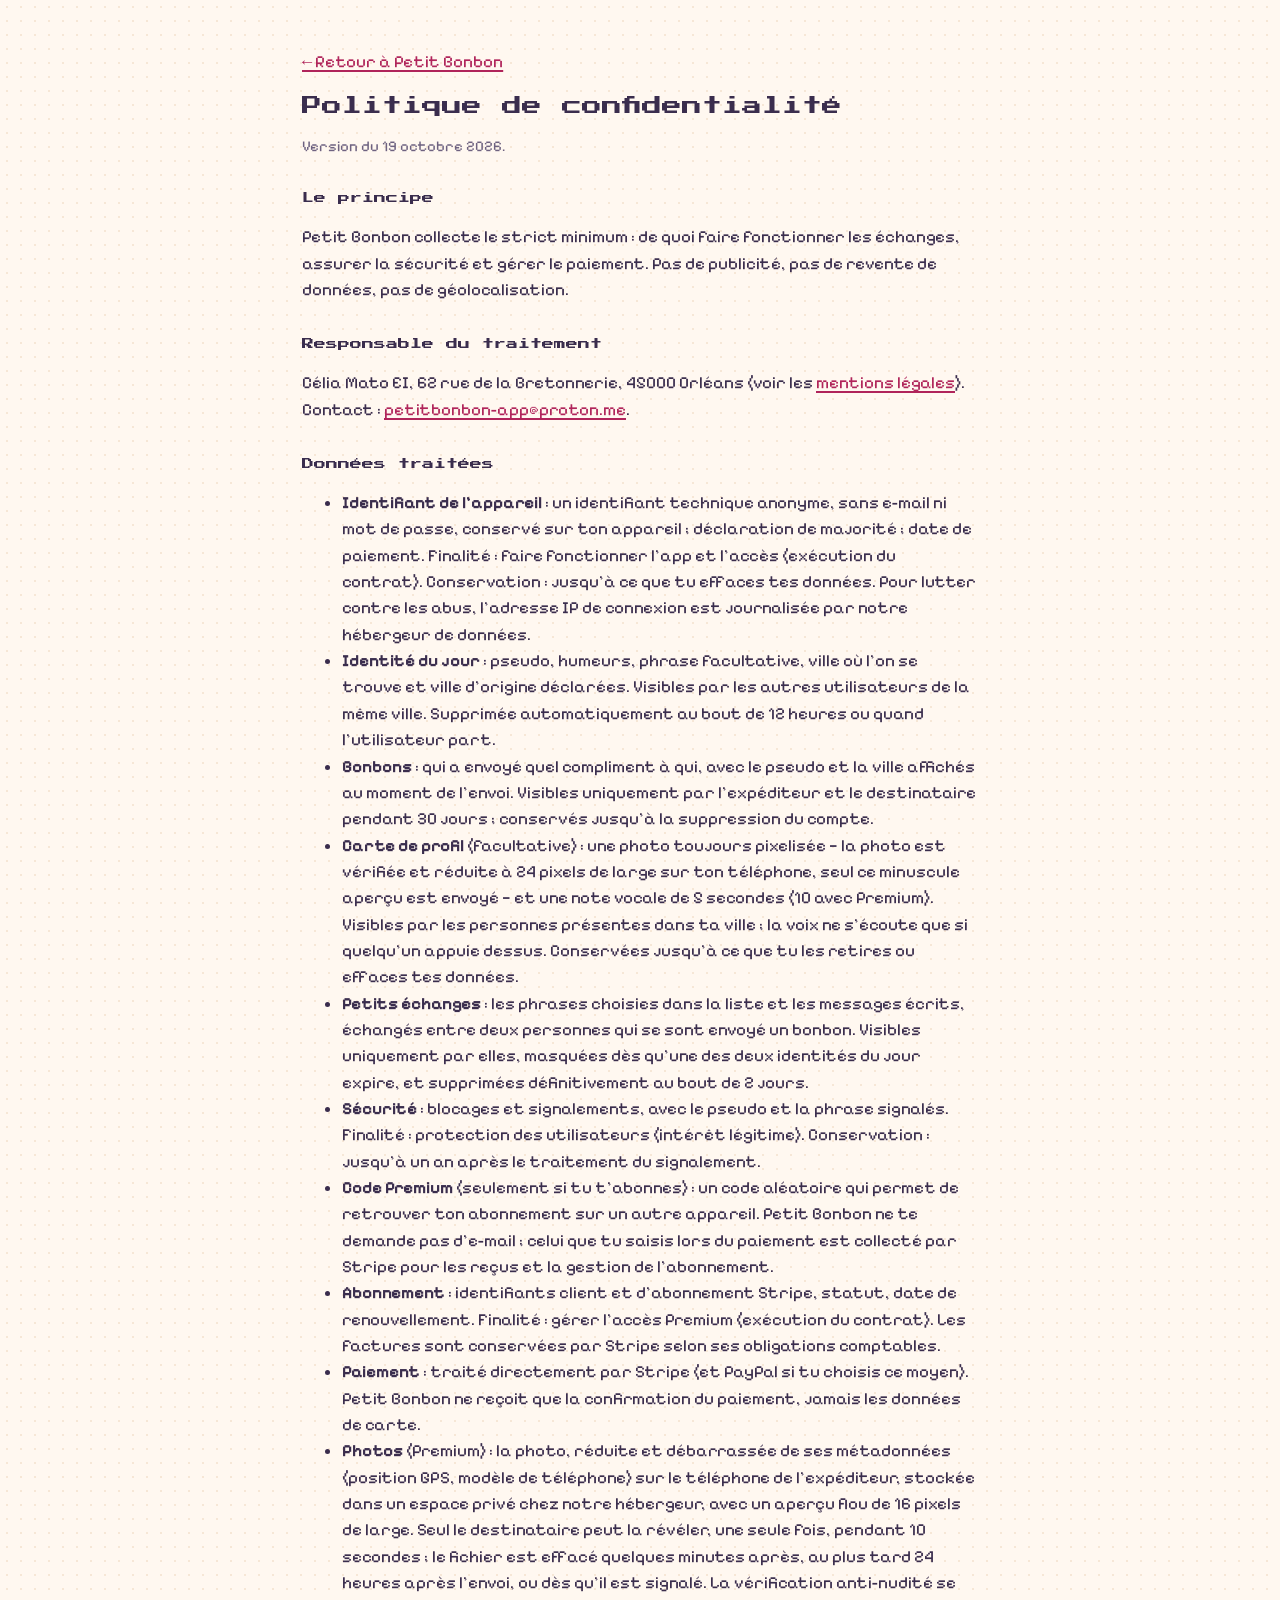
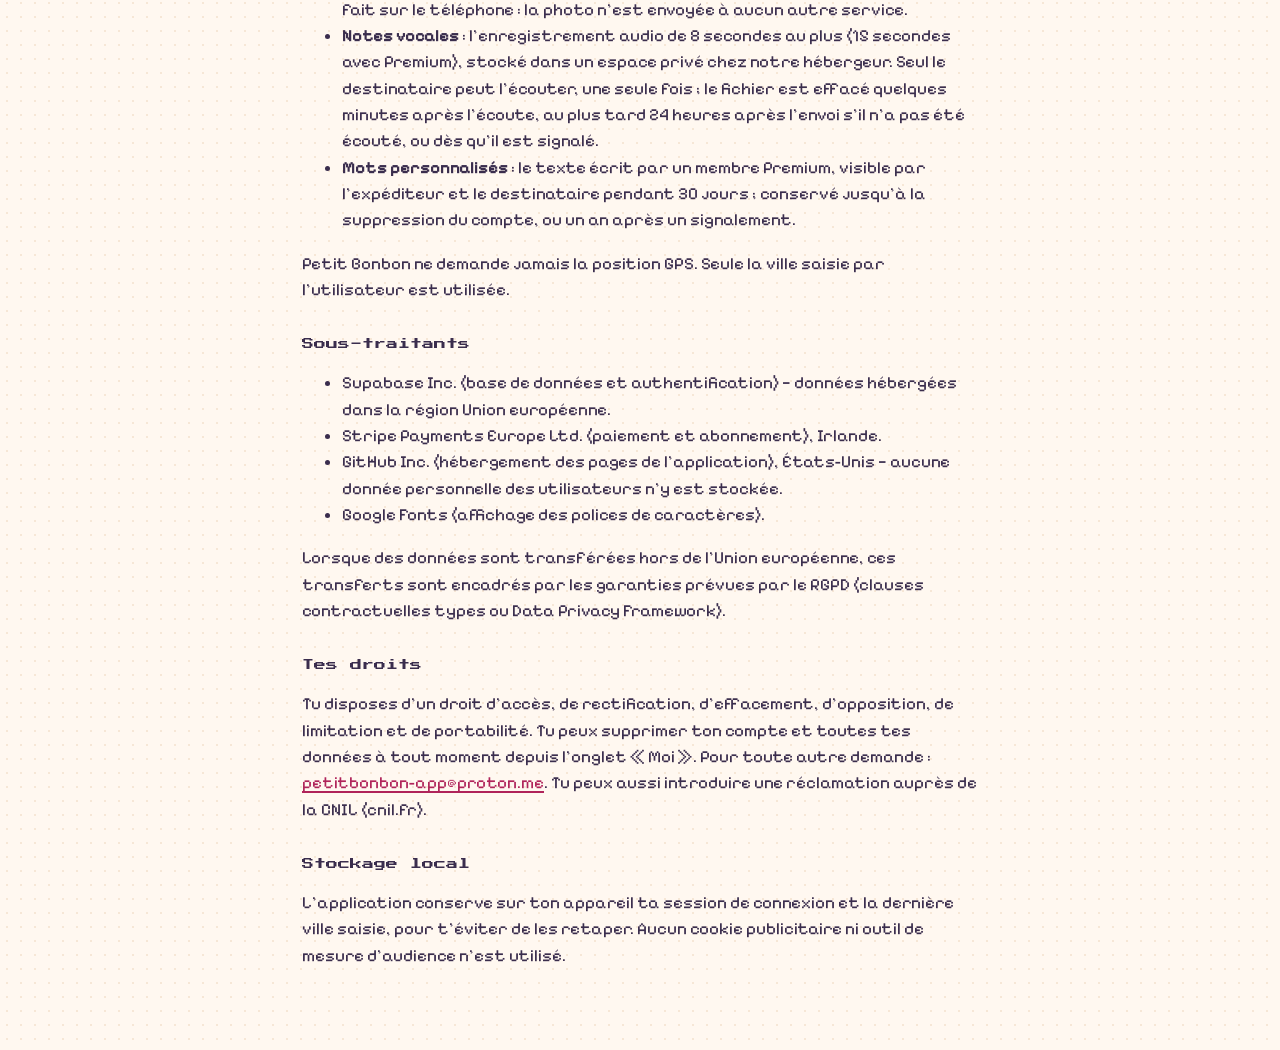
==== commit 9e96f18d: "Photo de profil en gros pixels au lieu du flou Co-Authored-By: Claude Opus 5.5 <noreply@anthropic.co" ====
--- a/confidentialite.html
+++ b/confidentialite.html
@@ -26,7 +26,7 @@
 <li><strong>Identifiant de l'appareil</strong> : un identifiant technique anonyme, sans e-mail ni mot de passe, conservé sur ton appareil ; déclaration de majorité ; date de paiement. Finalité : faire fonctionner l'app et l'accès (exécution du contrat). Conservation : jusqu'à ce que tu effaces tes données. Pour lutter contre les abus, l'adresse IP de connexion est journalisée par notre hébergeur de données.</li>
 <li><strong>Identité du jour</strong> : pseudo, humeurs, phrase facultative, ville où l'on se trouve et ville d'origine déclarées. Visibles par les autres utilisateurs de la même ville. Supprimée automatiquement au bout de 12 heures ou quand l'utilisateur part.</li>
 <li><strong>Bonbons</strong> : qui a envoyé quel compliment à qui, avec le pseudo et la ville affichés au moment de l'envoi. Visibles uniquement par l'expéditeur et le destinataire pendant 30 jours ; conservés jusqu'à la suppression du compte.</li>
-<li><strong>Carte de profil</strong> (facultative) : une photo toujours floue — la photo est vérifiée et réduite à 24 pixels de large sur ton téléphone, seul ce minuscule aperçu est envoyé — et une note vocale de 5 secondes (10 avec Premium). Visibles par les personnes présentes dans ta ville ; la voix ne s'écoute que si quelqu'un appuie dessus. Conservées jusqu'à ce que tu les retires ou effaces tes données.</li>
+<li><strong>Carte de profil</strong> (facultative) : une photo toujours pixelisée — la photo est vérifiée et réduite à 24 pixels de large sur ton téléphone, seul ce minuscule aperçu est envoyé — et une note vocale de 5 secondes (10 avec Premium). Visibles par les personnes présentes dans ta ville ; la voix ne s'écoute que si quelqu'un appuie dessus. Conservées jusqu'à ce que tu les retires ou effaces tes données.</li>
 <li><strong>Petits échanges</strong> : les phrases choisies dans la liste et les messages écrits, échangés entre deux personnes qui se sont envoyé un bonbon. Visibles uniquement par elles, masquées dès qu'une des deux identités du jour expire, et supprimées définitivement au bout de 2 jours.</li>
 <li><strong>Sécurité</strong> : blocages et signalements, avec le pseudo et la phrase signalés. Finalité : protection des utilisateurs (intérêt légitime). Conservation : jusqu'à un an après le traitement du signalement.</li>
 <li><strong>Code Premium</strong> (seulement si tu t'abonnes) : un code aléatoire qui permet de retrouver ton abonnement sur un autre appareil. Petit Bonbon ne te demande pas d'e-mail ; celui que tu saisis lors du paiement est collecté par Stripe pour les reçus et la gestion de l'abonnement.</li>
--- a/style.css
+++ b/style.css
@@ -289,9 +289,9 @@
 /* Cartes à faire défiler dans « Découvrir » */
 .pcard { touch-action: pan-y; transition: transform .15s ease-out; overflow: hidden; }
 .pcard-photo { position: relative; overflow: hidden; background: var(--lilac); }
-.pcard-photo img { position: absolute; inset: -20%; width: 140%; height: 140%; object-fit: cover; filter: blur(18px) saturate(1.2); image-rendering: auto; pointer-events: none; }
+.pcard-photo img { position: absolute; inset: 0; width: 100%; height: 100%; object-fit: cover; filter: saturate(1.1); image-rendering: pixelated; image-rendering: crisp-edges; image-rendering: pixelated; pointer-events: none; }
 .pcard.with-photo .pcard-photo { margin: -16px -16px 0; height: 180px; }
 .pcard-photo.mini { width: 84px; height: 84px; flex-shrink: 0; display: flex; align-items: center; justify-content: center; text-align: center; }
-.pcard-photo.mini img { filter: blur(10px) saturate(1.2); }
+.pcard-photo.mini img { filter: saturate(1.1); }
 .deck-nav { display: flex; align-items: center; justify-content: space-between; gap: 10px; padding: 0 4px; }
 .deck-nav .btn { min-width: 48px; font-size: 22px; }
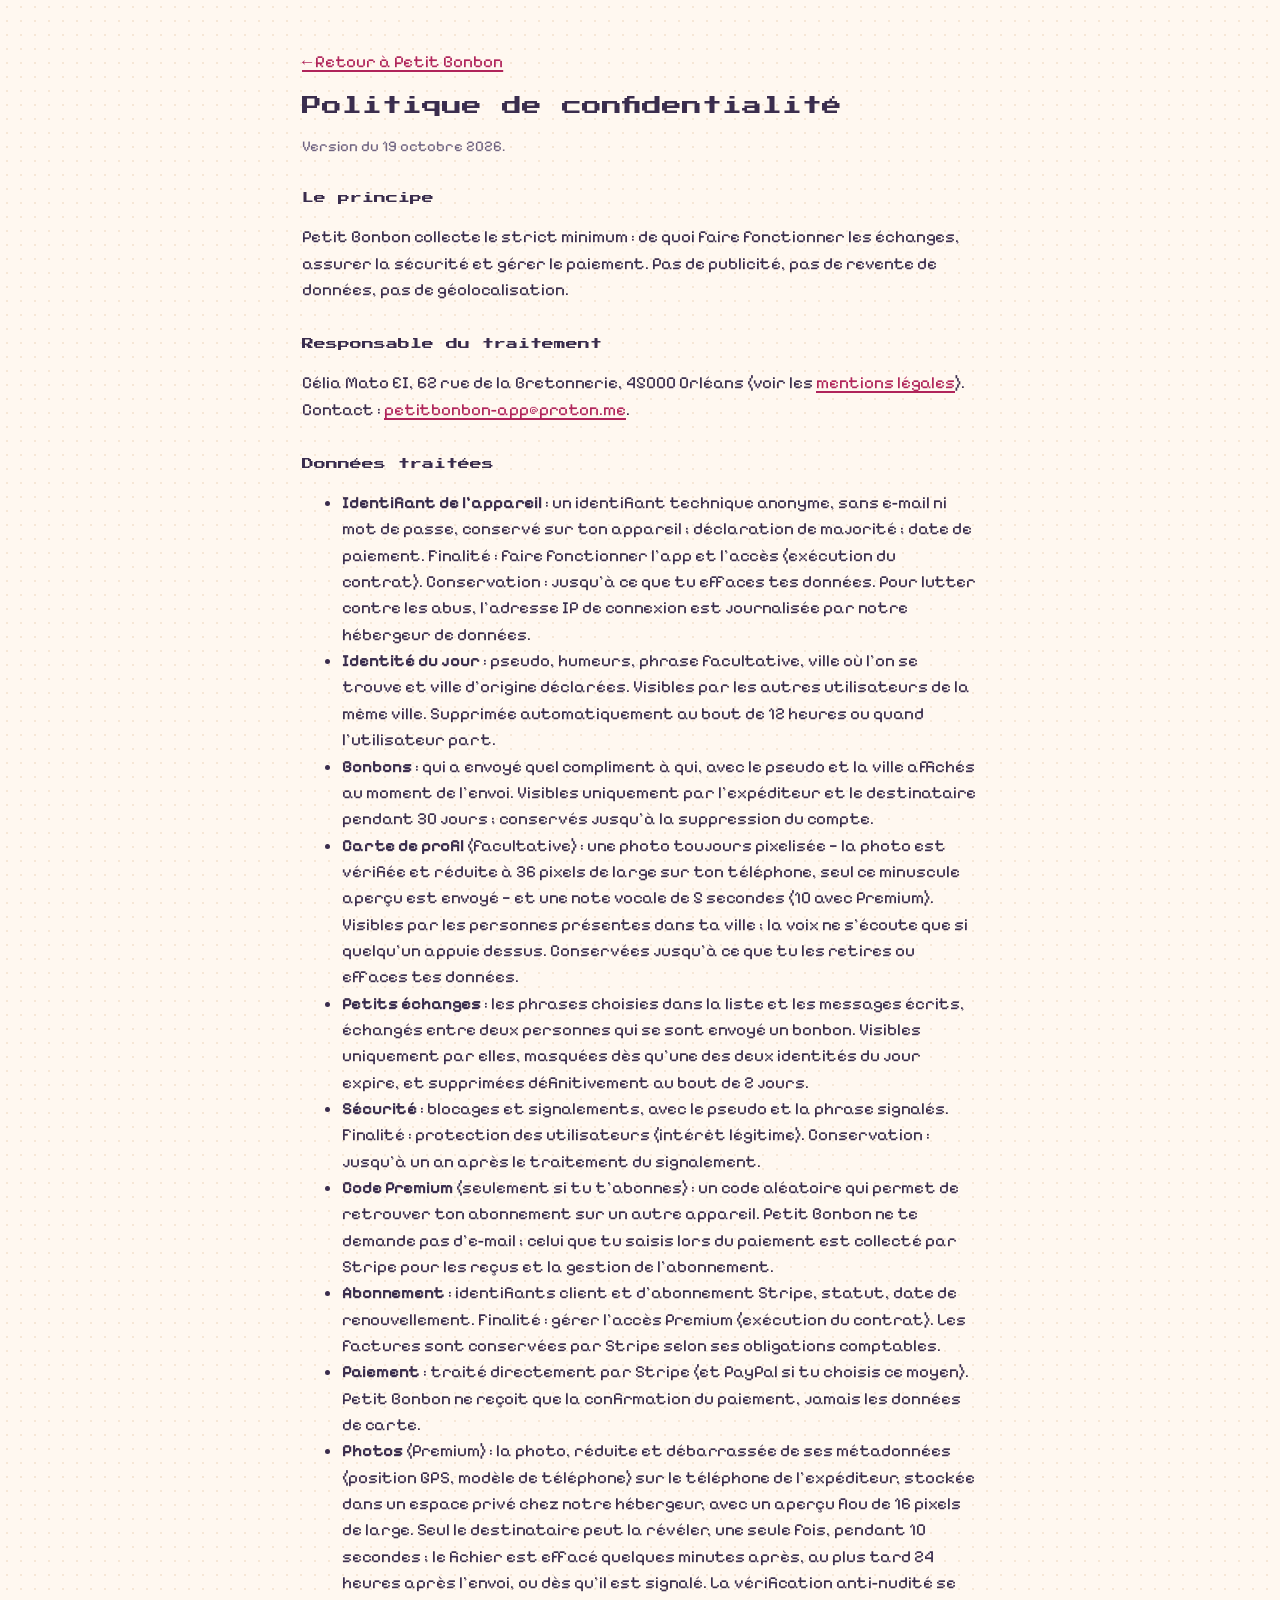
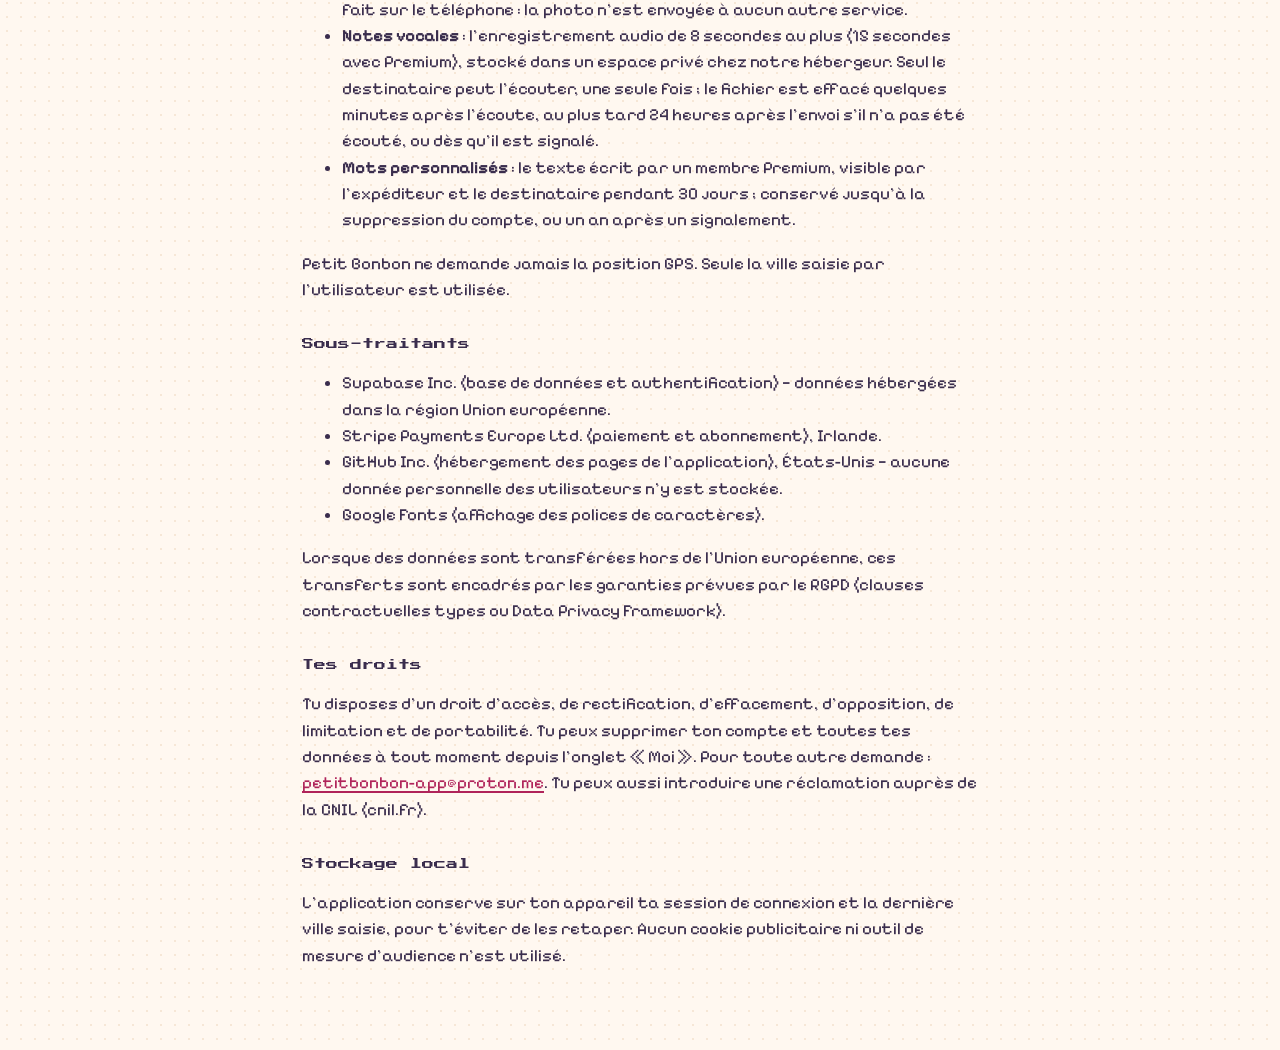
==== commit 589db4de: "Photo pixel plus fine (36 pixels de large) Co-Authored-By: Claude Opus 5.5 <noreply@anthropic.com> C" ====
--- a/confidentialite.html
+++ b/confidentialite.html
@@ -26,7 +26,7 @@
 <li><strong>Identifiant de l'appareil</strong> : un identifiant technique anonyme, sans e-mail ni mot de passe, conservé sur ton appareil ; déclaration de majorité ; date de paiement. Finalité : faire fonctionner l'app et l'accès (exécution du contrat). Conservation : jusqu'à ce que tu effaces tes données. Pour lutter contre les abus, l'adresse IP de connexion est journalisée par notre hébergeur de données.</li>
 <li><strong>Identité du jour</strong> : pseudo, humeurs, phrase facultative, ville où l'on se trouve et ville d'origine déclarées. Visibles par les autres utilisateurs de la même ville. Supprimée automatiquement au bout de 12 heures ou quand l'utilisateur part.</li>
 <li><strong>Bonbons</strong> : qui a envoyé quel compliment à qui, avec le pseudo et la ville affichés au moment de l'envoi. Visibles uniquement par l'expéditeur et le destinataire pendant 30 jours ; conservés jusqu'à la suppression du compte.</li>
-<li><strong>Carte de profil</strong> (facultative) : une photo toujours pixelisée — la photo est vérifiée et réduite à 24 pixels de large sur ton téléphone, seul ce minuscule aperçu est envoyé — et une note vocale de 5 secondes (10 avec Premium). Visibles par les personnes présentes dans ta ville ; la voix ne s'écoute que si quelqu'un appuie dessus. Conservées jusqu'à ce que tu les retires ou effaces tes données.</li>
+<li><strong>Carte de profil</strong> (facultative) : une photo toujours pixelisée — la photo est vérifiée et réduite à 36 pixels de large sur ton téléphone, seul ce minuscule aperçu est envoyé — et une note vocale de 5 secondes (10 avec Premium). Visibles par les personnes présentes dans ta ville ; la voix ne s'écoute que si quelqu'un appuie dessus. Conservées jusqu'à ce que tu les retires ou effaces tes données.</li>
 <li><strong>Petits échanges</strong> : les phrases choisies dans la liste et les messages écrits, échangés entre deux personnes qui se sont envoyé un bonbon. Visibles uniquement par elles, masquées dès qu'une des deux identités du jour expire, et supprimées définitivement au bout de 2 jours.</li>
 <li><strong>Sécurité</strong> : blocages et signalements, avec le pseudo et la phrase signalés. Finalité : protection des utilisateurs (intérêt légitime). Conservation : jusqu'à un an après le traitement du signalement.</li>
 <li><strong>Code Premium</strong> (seulement si tu t'abonnes) : un code aléatoire qui permet de retrouver ton abonnement sur un autre appareil. Petit Bonbon ne te demande pas d'e-mail ; celui que tu saisis lors du paiement est collecté par Stripe pour les reçus et la gestion de l'abonnement.</li>
--- a/style.css
+++ b/style.css
@@ -289,9 +289,13 @@
 /* Cartes à faire défiler dans « Découvrir » */
 .pcard { touch-action: pan-y; transition: transform .15s ease-out; overflow: hidden; }
 .pcard-photo { position: relative; overflow: hidden; background: var(--lilac); }
-.pcard-photo img { position: absolute; inset: 0; width: 100%; height: 100%; object-fit: cover; filter: saturate(1.1); image-rendering: pixelated; image-rendering: crisp-edges; image-rendering: pixelated; pointer-events: none; }
+.pcard-photo img { position: absolute; inset: 0; width: 100%; height: 100%; object-fit: cover; object-position: 50% 20%; filter: saturate(1.1); image-rendering: pixelated; image-rendering: crisp-edges; image-rendering: pixelated; pointer-events: none; }
 .pcard.with-photo .pcard-photo { margin: -16px -16px 0; height: 180px; }
 .pcard-photo.mini { width: 84px; height: 84px; flex-shrink: 0; display: flex; align-items: center; justify-content: center; text-align: center; }
 .pcard-photo.mini img { filter: saturate(1.1); }
 .deck-nav { display: flex; align-items: center; justify-content: space-between; gap: 10px; padding: 0 4px; }
 .deck-nav .btn { min-width: 48px; font-size: 22px; }
+.styles { display: grid; grid-template-columns: repeat(3, 1fr); gap: 10px; }
+.style-pick { display: flex; flex-direction: column; align-items: center; gap: 6px; padding: 6px; border: 0; background: var(--bg); font: inherit; font-size: 13px; color: var(--ink); cursor: pointer; box-shadow: 0 0 0 2px var(--lilac); }
+.style-pick img { width: 100%; aspect-ratio: 3 / 4; object-fit: cover; image-rendering: pixelated; }
+.style-pick[aria-pressed="true"] { box-shadow: 0 0 0 3px var(--pink-deep); font-weight: 700; }
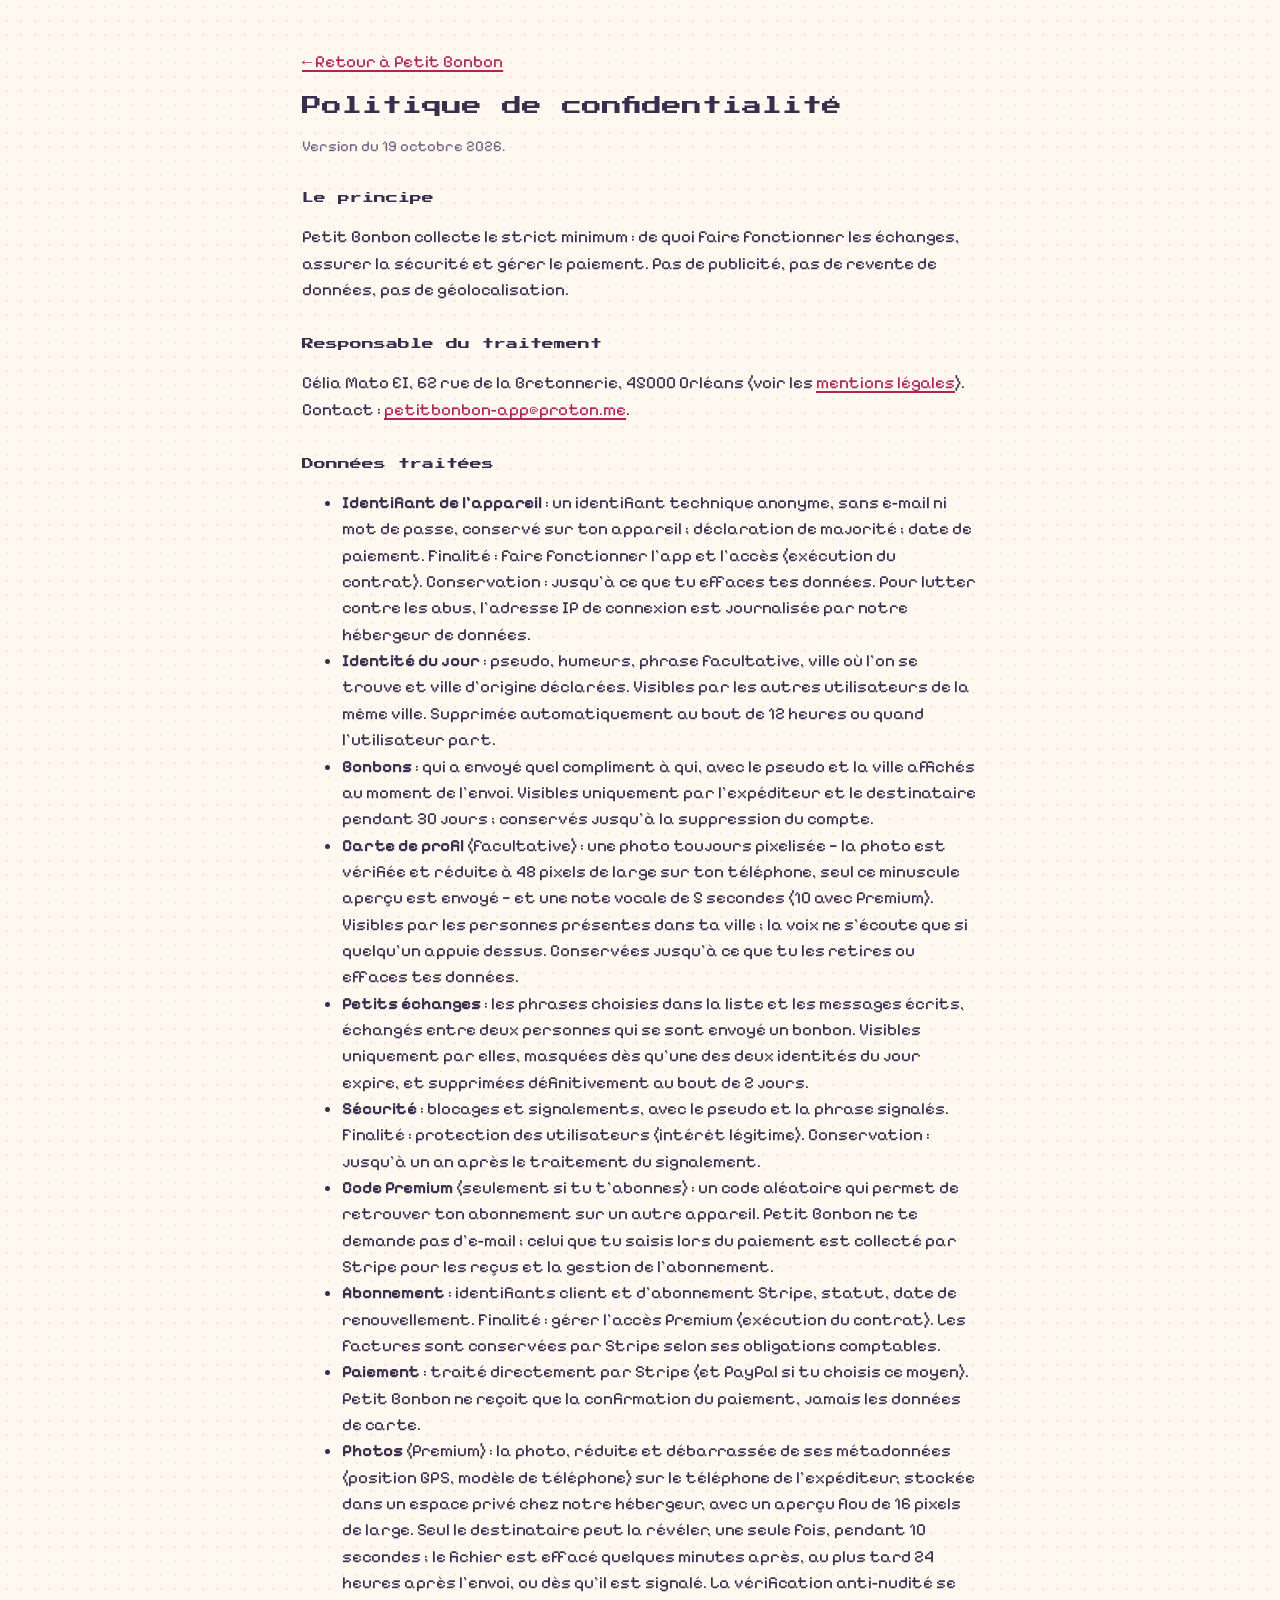
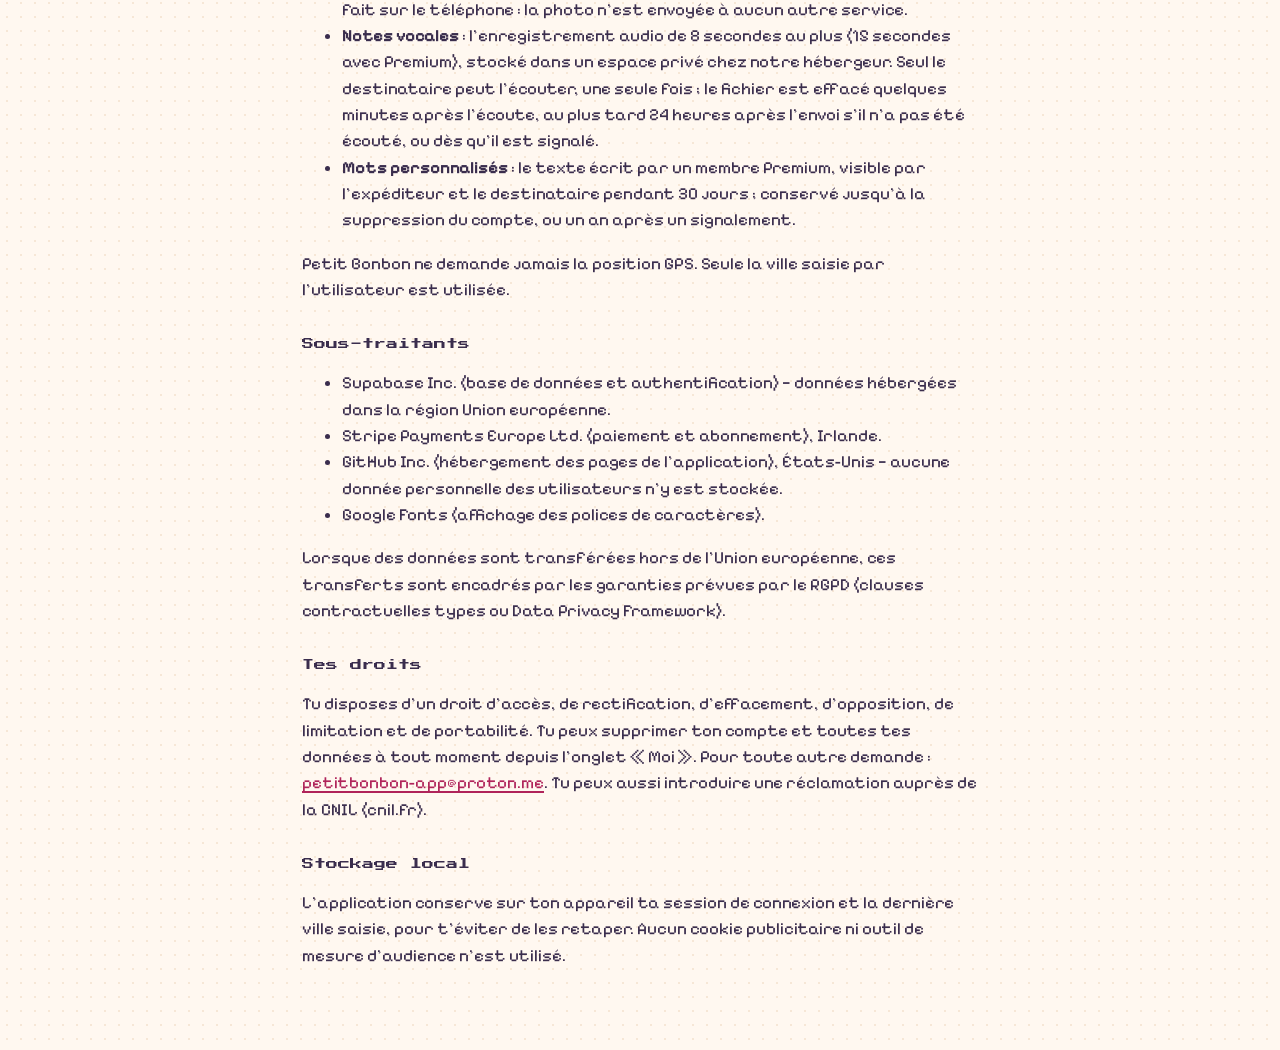
==== commit cbff9c23: "Gratuit : conversation libre avec 2 personnes ; photo pixel en 48 pixels Co-Authored-By: Claude Opus" ====
--- a/confidentialite.html
+++ b/confidentialite.html
@@ -26,7 +26,7 @@
 <li><strong>Identifiant de l'appareil</strong> : un identifiant technique anonyme, sans e-mail ni mot de passe, conservé sur ton appareil ; déclaration de majorité ; date de paiement. Finalité : faire fonctionner l'app et l'accès (exécution du contrat). Conservation : jusqu'à ce que tu effaces tes données. Pour lutter contre les abus, l'adresse IP de connexion est journalisée par notre hébergeur de données.</li>
 <li><strong>Identité du jour</strong> : pseudo, humeurs, phrase facultative, ville où l'on se trouve et ville d'origine déclarées. Visibles par les autres utilisateurs de la même ville. Supprimée automatiquement au bout de 12 heures ou quand l'utilisateur part.</li>
 <li><strong>Bonbons</strong> : qui a envoyé quel compliment à qui, avec le pseudo et la ville affichés au moment de l'envoi. Visibles uniquement par l'expéditeur et le destinataire pendant 30 jours ; conservés jusqu'à la suppression du compte.</li>
-<li><strong>Carte de profil</strong> (facultative) : une photo toujours pixelisée — la photo est vérifiée et réduite à 36 pixels de large sur ton téléphone, seul ce minuscule aperçu est envoyé — et une note vocale de 5 secondes (10 avec Premium). Visibles par les personnes présentes dans ta ville ; la voix ne s'écoute que si quelqu'un appuie dessus. Conservées jusqu'à ce que tu les retires ou effaces tes données.</li>
+<li><strong>Carte de profil</strong> (facultative) : une photo toujours pixelisée — la photo est vérifiée et réduite à 48 pixels de large sur ton téléphone, seul ce minuscule aperçu est envoyé — et une note vocale de 5 secondes (10 avec Premium). Visibles par les personnes présentes dans ta ville ; la voix ne s'écoute que si quelqu'un appuie dessus. Conservées jusqu'à ce que tu les retires ou effaces tes données.</li>
 <li><strong>Petits échanges</strong> : les phrases choisies dans la liste et les messages écrits, échangés entre deux personnes qui se sont envoyé un bonbon. Visibles uniquement par elles, masquées dès qu'une des deux identités du jour expire, et supprimées définitivement au bout de 2 jours.</li>
 <li><strong>Sécurité</strong> : blocages et signalements, avec le pseudo et la phrase signalés. Finalité : protection des utilisateurs (intérêt légitime). Conservation : jusqu'à un an après le traitement du signalement.</li>
 <li><strong>Code Premium</strong> (seulement si tu t'abonnes) : un code aléatoire qui permet de retrouver ton abonnement sur un autre appareil. Petit Bonbon ne te demande pas d'e-mail ; celui que tu saisis lors du paiement est collecté par Stripe pour les reçus et la gestion de l'abonnement.</li>
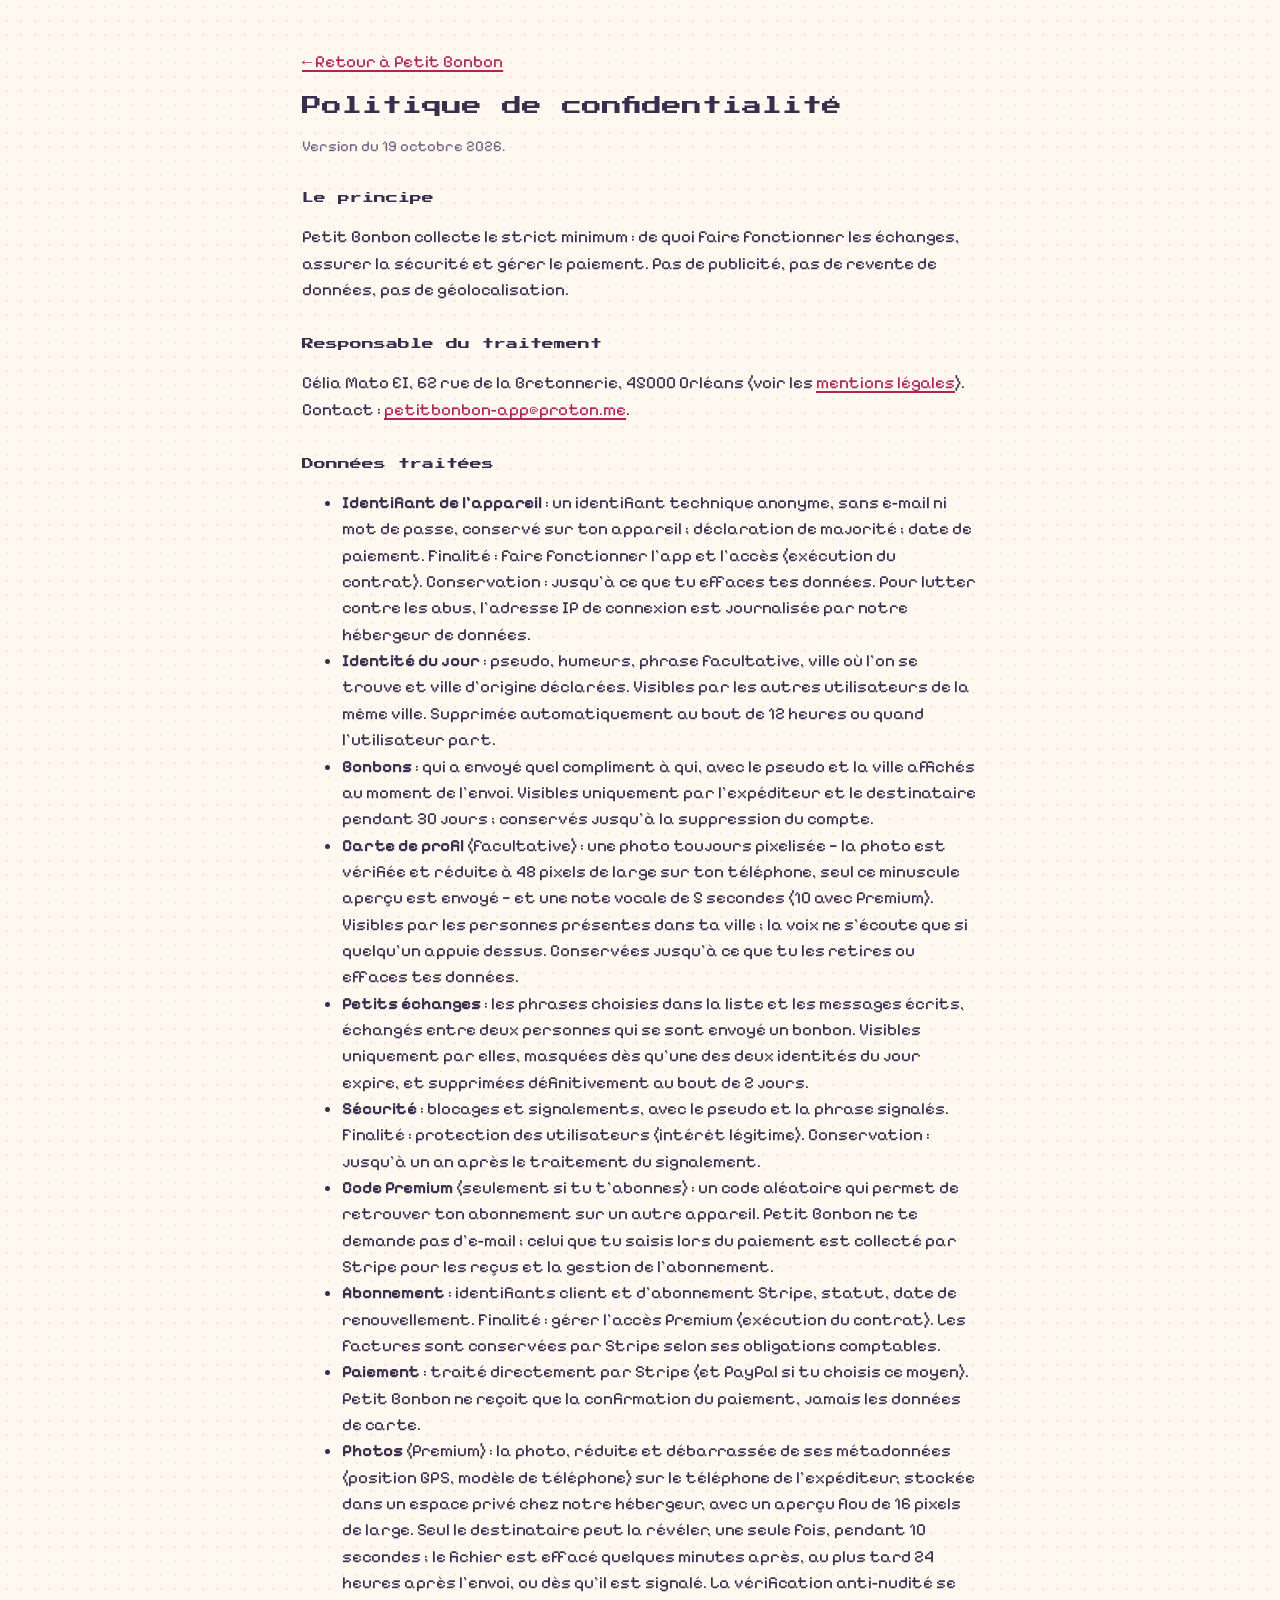
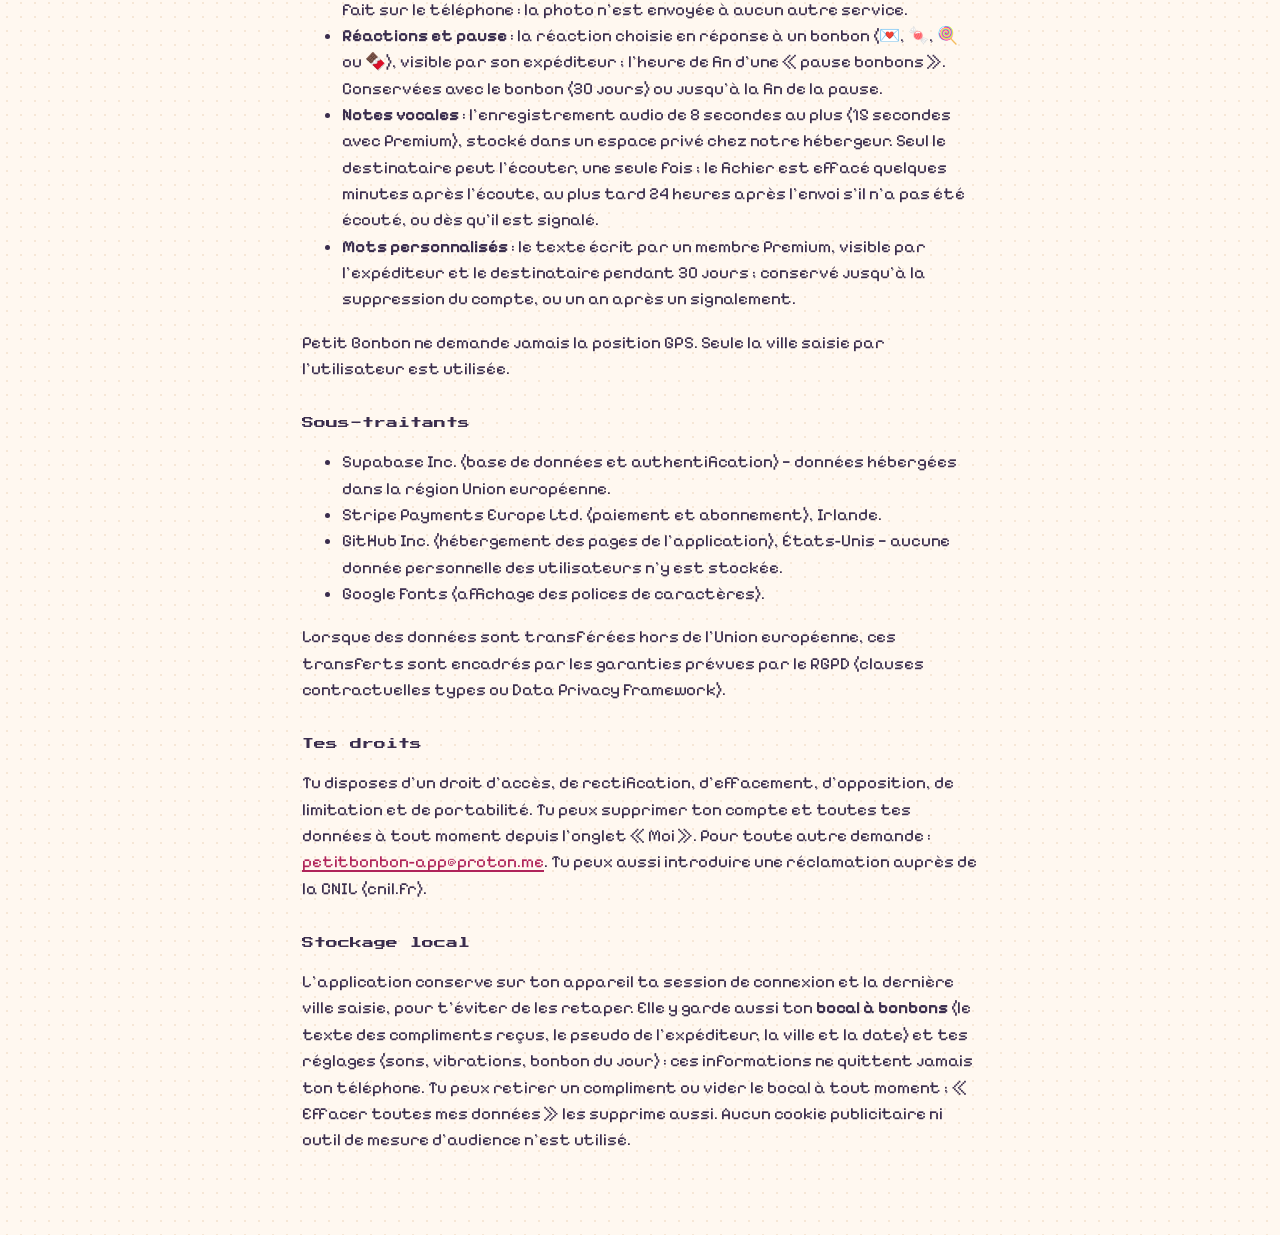
==== commit 7308047b: "Modernisation : mode sombre, bonbons à déballer, bocal, bonbon du jour, réactions, pause, filtre dou" ====
--- a/confidentialite.html
+++ b/confidentialite.html
@@ -33,6 +33,7 @@
 <li><strong>Abonnement</strong> : identifiants client et d'abonnement Stripe, statut, date de renouvellement. Finalité : gérer l'accès Premium (exécution du contrat). Les factures sont conservées par Stripe selon ses obligations comptables.</li>
 <li><strong>Paiement</strong> : traité directement par Stripe (et PayPal si tu choisis ce moyen). Petit Bonbon ne reçoit que la confirmation du paiement, jamais les données de carte.</li>
 <li><strong>Photos</strong> (Premium) : la photo, réduite et débarrassée de ses métadonnées (position GPS, modèle de téléphone) sur le téléphone de l'expéditeur, stockée dans un espace privé chez notre hébergeur, avec un aperçu flou de 16 pixels de large. Seul le destinataire peut la révéler, une seule fois, pendant 10 secondes ; le fichier est effacé quelques minutes après, au plus tard 24 heures après l'envoi, ou dès qu'il est signalé. La vérification anti-nudité se fait sur le téléphone : la photo n'est envoyée à aucun autre service.</li>
+<li><strong>Réactions et pause</strong> : la réaction choisie en réponse à un bonbon (💌, 🍬, 🍭 ou 🍫), visible par son expéditeur ; l'heure de fin d'une « pause bonbons ». Conservées avec le bonbon (30 jours) ou jusqu'à la fin de la pause.</li>
 <li><strong>Notes vocales</strong> : l'enregistrement audio de 8 secondes au plus (15 secondes avec Premium), stocké dans un espace privé chez notre hébergeur. Seul le destinataire peut l'écouter, une seule fois ; le fichier est effacé quelques minutes après l'écoute, au plus tard 24 heures après l'envoi s'il n'a pas été écouté, ou dès qu'il est signalé.</li>
 <li><strong>Mots personnalisés</strong> : le texte écrit par un membre Premium, visible par l'expéditeur et le destinataire pendant 30 jours ; conservé jusqu'à la suppression du compte, ou un an après un signalement.</li>
 </ul>
@@ -51,7 +52,7 @@
 <p>Tu disposes d'un droit d'accès, de rectification, d'effacement, d'opposition, de limitation et de portabilité. Tu peux supprimer ton compte et toutes tes données à tout moment depuis l'onglet « Moi ». Pour toute autre demande : <a class="pb-contact" href="#"></a>. Tu peux aussi introduire une réclamation auprès de la CNIL (cnil.fr).</p>
 
 <h2>Stockage local</h2>
-<p>L'application conserve sur ton appareil ta session de connexion et la dernière ville saisie, pour t'éviter de les retaper. Aucun cookie publicitaire ni outil de mesure d'audience n'est utilisé.</p>
+<p>L'application conserve sur ton appareil ta session de connexion et la dernière ville saisie, pour t'éviter de les retaper. Elle y garde aussi ton <strong>bocal à bonbons</strong> (le texte des compliments reçus, le pseudo de l'expéditeur, la ville et la date) et tes réglages (sons, vibrations, bonbon du jour) : ces informations ne quittent jamais ton téléphone. Tu peux retirer un compliment ou vider le bocal à tout moment ; « Effacer toutes mes données » les supprime aussi. Aucun cookie publicitaire ni outil de mesure d'audience n'est utilisé.</p>
 </article>
 <script>
 document.querySelectorAll('.pb-contact').forEach(function (a) {
--- a/style.css
+++ b/style.css
@@ -25,6 +25,17 @@
   --peach: #FFE3CC;
   --peach-ink: #8A4B12;
   --white-shade: #EFE3EE;
+  --surface: #fff;            /* fond des cartes et des feuilles */
+  --pink-soft-shade: #F7B9D1;
+  --ink-on: #3A2D4D;          /* texte posé sur un aplat rose vif (reste foncé en mode sombre) */
+  --placeholder: #9A8FAA;
+  --banner-bg: #3A2D4D;
+  --toast-bg: #237A65;
+  --veil: rgba(58, 45, 77, .35);
+  color-scheme: light dark;
+  --divider: #E4DAEE;
+  --track-knob: #B9ACCF;
+  --locked: #D9CDE6;
   --px: 4px;
   --display: 'Press Start 2P', ui-monospace, monospace;
   --body: 'Pixelify Sans', ui-monospace, monospace;
@@ -33,7 +44,7 @@
 /* ---------- Le « bloc pixel » réutilisable ---------- */
 .card, .btn, .chip, .field input, .field textarea, .compliment, .avatar, .badge,
 .events, .premium, .note, .pill, .reason, .check input, .track, .banner, #toast, .error, .nav button[aria-current="page"] {
-  --fill: #fff;
+  --fill: var(--surface);
   --shade: var(--white-shade);
   background: var(--fill);
   border: 0;
@@ -87,15 +98,15 @@
   --fill: var(--pink); --shade: var(--pink-shade);
   display: inline-flex; align-items: center; justify-content: center; gap: 10px;
   min-height: 52px; padding: 0 22px; margin: var(--px);
-  color: var(--ink); font-family: var(--display); font-size: 11px; line-height: 1.5;
+  color: var(--ink-on); font-family: var(--display); font-size: 11px; line-height: 1.5;
   cursor: pointer; text-decoration: none;
-  transition: transform .06s steps(1);
-}
-.btn:hover { --fill: #FFB3D2; color: var(--ink); }
-.btn:active { transform: translateY(var(--px)); --shade: transparent; }
+}
+.btn:hover { --fill: #FFB3D2; }
+.btn:active { --shade: transparent; }
+.btn.dark, .btn.ghost, .btn.soft, .premium .btn { color: var(--ink); }
 .btn.dark { --fill: var(--lilac); --shade: var(--lilac-shade); }
 .btn.dark:hover { --fill: #F3EEFF; }
-.btn.ghost { --fill: #fff; --shade: var(--white-shade); }
+.btn.ghost { --fill: var(--surface); --shade: var(--white-shade); }
 .btn.ghost:hover { --fill: var(--lemon); --shade: var(--lemon-shade); }
 .btn.soft { --fill: var(--lemon); --shade: var(--lemon-shade); }
 .btn.soft:hover { --fill: #FFF6C7; }
@@ -116,7 +127,7 @@
 .field input, .field textarea { min-height: 50px; padding: 12px 14px; font-size: 18px; margin: 0 var(--px) var(--px); width: calc(100% - 2 * var(--px)); }
 .field input:focus, .field textarea:focus { outline: none; --fill: var(--lemon); --shade: var(--lemon-shade); }
 .field textarea { resize: none; }
-.field input::placeholder, .field textarea::placeholder { color: #9A8FAA; }
+.field input::placeholder, .field textarea::placeholder { color: var(--placeholder); }
 .check { display: flex; gap: 14px; align-items: flex-start; font-size: 17px; line-height: 1.35; cursor: pointer; }
 .check input { appearance: none; -webkit-appearance: none; width: 20px; height: 20px; margin: 4px; flex-shrink: 0; cursor: pointer; display: grid; place-content: center; --fill: var(--lilac); --shade: var(--lilac-shade); }
 .check input:checked { --fill: var(--lemon); --shade: var(--lemon-shade); }
@@ -125,9 +136,9 @@
 
 .chips { display: flex; flex-wrap: wrap; gap: 14px; padding: var(--px); }
 .chip { min-height: 40px; padding: 0 12px; font-size: 16px; cursor: pointer; }
-.chip:active { transform: translateY(var(--px)); --shade: transparent; }
+.chip:active { --shade: transparent; }
 .chip[aria-pressed="true"] { --fill: var(--lemon); --shade: var(--lemon-shade); font-weight: 700; }
-.chip.locked { display: inline-flex; align-items: center; gap: 6px; --fill: transparent; --shade: transparent; color: var(--muted); outline: 2px dashed #D9CDE6; outline-offset: 0; }
+.chip.locked { display: inline-flex; align-items: center; gap: 6px; --fill: transparent; --shade: transparent; color: var(--muted); outline: 2px dashed var(--locked); outline-offset: 0; }
 
 .note { --fill: var(--lilac); --shade: transparent; display: flex; gap: 12px; align-items: center; padding: 10px 12px; margin: var(--px); font-size: 16px; line-height: 1.35; }
 
@@ -136,12 +147,12 @@
 .topbar .who { display: flex; flex-direction: column; gap: 6px; min-width: 0; }
 .topbar .who span:first-child { font-family: var(--display); font-size: 8px; line-height: 1.5; color: var(--muted); }
 .topbar .who strong { font-size: 21px; font-weight: 700; white-space: nowrap; overflow: hidden; text-overflow: ellipsis; }
-.pill { --fill: #fff; --shade: var(--lilac-shade); display: inline-flex; align-items: center; gap: 6px; min-height: 30px; padding: 0 8px; margin: var(--px); font-size: 15px; font-weight: 700; white-space: nowrap; }
+.pill { --fill: var(--surface); --shade: var(--lilac-shade); display: inline-flex; align-items: center; gap: 6px; min-height: 30px; padding: 0 8px; margin: var(--px); font-size: 15px; font-weight: 700; white-space: nowrap; }
 
 /* ---------- Cartes ---------- */
 .card { padding: 16px; margin: var(--px); display: flex; flex-direction: column; gap: 12px; }
 .person { display: flex; gap: 16px; align-items: center; }
-.avatar { width: 48px; height: 48px; margin: var(--px); flex-shrink: 0; display: flex; align-items: center; justify-content: center; font-family: var(--display); font-size: 16px; --shade: transparent; }
+.avatar { width: 48px; height: 48px; margin: var(--px); flex-shrink: 0; display: flex; align-items: center; justify-content: center; font-family: var(--display); font-size: 16px; color: var(--ink-on); --shade: transparent; }
 .person .name { font-weight: 700; font-size: 20px; }
 .person .moods { font-size: 15px; color: var(--muted); }
 .bio { margin: 0; font-size: 17px; line-height: 1.4; overflow-wrap: anywhere; }
@@ -158,7 +169,7 @@
 .photo-preview img { display: block; max-width: 100%; max-height: 220px; -webkit-user-select: none; user-select: none; -webkit-touch-callout: none; }
 .photo-blur { position: relative; display: block; width: 100%; max-width: 360px; aspect-ratio: 4 / 3; padding: 0; border: 0; overflow: hidden; cursor: pointer; background: var(--lilac); margin: var(--px); }
 .photo-blur img { position: absolute; inset: -20px; width: calc(100% + 40px); height: calc(100% + 40px); object-fit: cover; filter: blur(18px) saturate(1.2); transform: scale(1.1); }
-.photo-blur span { position: absolute; left: 50%; top: 50%; transform: translate(-50%, -50%); background: rgba(255,255,255,.88); color: var(--ink); padding: 10px 14px; font: inherit; font-size: 16px; font-weight: 700; white-space: nowrap; }
+.photo-blur span { position: absolute; left: 50%; top: 50%; transform: translate(-50%, -50%); background: rgba(255,255,255,.88); color: var(--ink-on); padding: 10px 14px; font: inherit; font-size: 16px; font-weight: 700; white-space: nowrap; }
 .photo-blur[disabled] { cursor: default; opacity: .8; }
 .photo-view { position: fixed; inset: 0; z-index: 50; background: #140E1C; display: flex; align-items: center; justify-content: center; -webkit-user-select: none; user-select: none; -webkit-touch-callout: none; }
 .photo-view img { max-width: 100%; max-height: 100%; object-fit: contain; pointer-events: none; }
@@ -180,13 +191,13 @@
 .card-warn { position: absolute; top: 8px; right: 8px; width: 40px; height: 40px; display: flex; align-items: center; justify-content: center; border: 0; background: transparent; color: var(--muted); cursor: pointer; opacity: .75; }
 .card-warn:hover, .card-warn[aria-expanded="true"] { opacity: 1; }
 .card-warn:focus-visible { outline: 2px solid var(--muted); outline-offset: -2px; }
-.card-menu { position: absolute; top: 48px; right: 10px; z-index: 5; display: flex; flex-direction: column; min-width: 150px; padding: 4px; background: #fff; box-shadow: 0 0 0 2px var(--lilac-shade), 4px 4px 0 var(--lilac-shade); }
+.card-menu { position: absolute; top: 48px; right: 10px; z-index: 5; display: flex; flex-direction: column; min-width: 150px; padding: 4px; background: var(--surface); box-shadow: 0 0 0 2px var(--lilac-shade), 4px 4px 0 var(--lilac-shade); }
 .card-menu button { min-height: 44px; padding: 0 14px; border: 0; background: transparent; text-align: left; font: inherit; font-size: 16px; color: var(--ink); cursor: pointer; }
 .card-menu button:hover, .card-menu button:focus-visible { background: var(--lemon); outline: none; }
 .card-foot { display: flex; justify-content: space-between; align-items: center; gap: 10px; flex-wrap: wrap; }
 
 .compliment { display: flex; gap: 14px; align-items: center; min-height: 52px; padding: 10px 12px; margin: 0 var(--px) var(--px); text-align: left; font-size: 17px; line-height: 1.3; cursor: pointer; }
-.compliment .dot { width: 14px; height: 14px; flex-shrink: 0; background: var(--lilac-shade); box-shadow: 0 0 0 3px #fff, 0 0 0 5px var(--lilac-shade); margin: 0 4px; }
+.compliment .dot { width: 14px; height: 14px; flex-shrink: 0; background: var(--lilac-shade); box-shadow: 0 0 0 3px var(--surface), 0 0 0 5px var(--lilac-shade); margin: 0 4px; }
 .compliment[aria-checked="true"] { --fill: var(--lemon); --shade: var(--lemon-shade); font-weight: 700; }
 .compliment[aria-checked="true"] .dot { background: var(--pink); box-shadow: 0 0 0 3px var(--lemon), 0 0 0 5px var(--pink); }
 .compliment[aria-checked="true"]::after { content: '◀'; margin-left: auto; color: var(--pink-deep); font-size: 13px; }
@@ -199,12 +210,12 @@
 /* ---------- Premium ---------- */
 .avatar svg { display: block; }
 .avatar-chip { padding: 0 10px; display: inline-flex; align-items: center; }
-.swatch { display: inline-block; width: 14px; height: 14px; margin-right: 8px; vertical-align: -2px; box-shadow: 0 0 0 2px #fff, 0 0 0 3px var(--lilac-shade); }
+.swatch { display: inline-block; width: 14px; height: 14px; margin-right: 8px; vertical-align: -2px; box-shadow: 0 0 0 2px var(--surface), 0 0 0 3px var(--lilac-shade); }
 html[data-theme="menthe"] { --bg: #F1FBF6; --bg-dot: #D3EFE2; --lilac: #C6F1DF; --lilac-shade: #9EDCC3; }
 html[data-theme="peche"]  { --bg: #FFF6EE; --bg-dot: #F7DFCB; --lilac: #FFE3CC; --lilac-shade: #F5C9A5; }
 html[data-theme="citron"] { --bg: #FFFCEB; --bg-dot: #F3EAB8; --lilac: #FFF1A8; --lilac-shade: #F2DC77; }
 
-.code-box { display: flex; align-items: center; justify-content: space-between; gap: 10px; flex-wrap: wrap; padding: 10px 12px; margin: var(--px); background: #fff; box-shadow: 0 -4px 0 #fff, 0 4px 0 #fff, -4px 0 0 #fff, 4px 0 0 #fff, 0 8px 0 var(--lemon-shade); }
+.code-box { display: flex; align-items: center; justify-content: space-between; gap: 10px; flex-wrap: wrap; padding: 10px 12px; margin: var(--px); background: var(--surface); box-shadow: 0 -4px 0 var(--surface), 0 4px 0 var(--surface), -4px 0 0 var(--surface), 4px 0 0 var(--surface), 0 8px 0 var(--lemon-shade); }
 .code-box strong { font-family: var(--display); font-size: 11px; line-height: 1.6; letter-spacing: 1px; user-select: all; -webkit-user-select: all; word-break: break-all; }
 
 /* ---------- Mini-conversation ---------- */
@@ -212,21 +223,21 @@
 .dot-new { width: 12px; height: 12px; background: var(--pink); box-shadow: 0 3px 0 var(--pink-shade); }
 .bubbles { display: flex; flex-direction: column; gap: 12px; padding: 6px 4px; min-height: 120px; }
 .bubble { align-self: flex-start; max-width: 80%; padding: 10px 12px; margin: var(--px); font-size: 17px; line-height: 1.3;
-  background: #fff; box-shadow: 0 calc(-1 * var(--px)) 0 0 #fff, 0 var(--px) 0 0 #fff, calc(-1 * var(--px)) 0 0 0 #fff, var(--px) 0 0 0 #fff, 0 calc(2 * var(--px)) 0 0 var(--white-shade); }
+  background: var(--surface); box-shadow: 0 calc(-1 * var(--px)) 0 0 var(--surface), 0 var(--px) 0 0 var(--surface), calc(-1 * var(--px)) 0 0 0 var(--surface), var(--px) 0 0 0 var(--surface), 0 calc(2 * var(--px)) 0 0 var(--white-shade); }
 .bubble.mine { align-self: flex-end; background: var(--pink-soft);
-  box-shadow: 0 calc(-1 * var(--px)) 0 0 var(--pink-soft), 0 var(--px) 0 0 var(--pink-soft), calc(-1 * var(--px)) 0 0 0 var(--pink-soft), var(--px) 0 0 0 var(--pink-soft), 0 calc(2 * var(--px)) 0 0 #F7B9D1; }
+  box-shadow: 0 calc(-1 * var(--px)) 0 0 var(--pink-soft), 0 var(--px) 0 0 var(--pink-soft), calc(-1 * var(--px)) 0 0 0 var(--pink-soft), var(--px) 0 0 0 var(--pink-soft), 0 calc(2 * var(--px)) 0 0 var(--pink-soft-shade); }
 .phrases { position: sticky; bottom: 0; display: flex; flex-wrap: wrap; gap: 12px; padding: 14px 4px calc(10px + env(safe-area-inset-bottom)); background: var(--bg); box-shadow: 0 -4px 0 var(--lilac); }
 .phrases .chip { font-size: 15px; min-height: 40px; }
 
 /* ---------- Interrupteurs ---------- */
-.toggle { display: flex; gap: 14px; align-items: center; width: 100%; min-height: 64px; padding: 10px 0; border: 0; border-bottom: 2px dotted #E4DAEE; background: transparent; text-align: left; cursor: pointer; }
+.toggle { display: flex; gap: 14px; align-items: center; width: 100%; min-height: 64px; padding: 10px 0; border: 0; border-bottom: 2px dotted var(--divider); background: transparent; text-align: left; cursor: pointer; }
 .toggle:last-child { border-bottom: 0; }
 .toggle[disabled] { opacity: .45; cursor: default; }
 .toggle .txt { flex: 1; display: flex; flex-direction: column; gap: 3px; }
 .toggle .txt strong { font-size: 17px; }
 .toggle .txt span { font-size: 15px; color: var(--muted); }
 .track { --fill: var(--lilac); --shade: transparent; width: 44px; height: 22px; margin: var(--px); flex-shrink: 0; position: relative; }
-.track::after { content: ''; position: absolute; top: 3px; left: 3px; width: 16px; height: 16px; background: #B9ACCF; }
+.track::after { content: ''; position: absolute; top: 3px; left: 3px; width: 16px; height: 16px; background: var(--track-knob); }
 .toggle[aria-checked="true"] .track { --fill: var(--mint-shade); }
 .toggle[aria-checked="true"] .track::after { left: 25px; background: #fff; }
 
@@ -235,7 +246,7 @@
 .premium .kicker { font-family: var(--display); font-size: 8px; line-height: 1.7; color: var(--pink-deep); }
 .premium h3 { color: var(--ink) !important; }
 .premium p { margin: 0; color: var(--muted); font-size: 16px; line-height: 1.4; }
-.premium .btn { --fill: #fff !important; --shade: var(--lilac-shade); background: var(--fill) !important; }
+.premium .btn { --fill: var(--surface) !important; --shade: var(--lilac-shade); background: var(--fill) !important; }
 .premium.soon { filter: grayscale(1); opacity: .65; }
 
 .events { --fill: var(--mint); --shade: var(--mint-shade); display: flex; gap: 8px; align-items: flex-start; padding: 14px 6px 14px 14px; margin: var(--px); color: var(--mint-deep); }
@@ -244,25 +255,25 @@
 .events-x { width: 44px; height: 44px; flex-shrink: 0; margin: -10px 0; border: 0; background: transparent; color: var(--mint-deep); font-family: var(--display); font-size: 13px; cursor: pointer; }
 
 /* ---------- Navigation ---------- */
-.nav { position: sticky; bottom: 0; display: flex; justify-content: space-around; padding: 10px 10px calc(12px + env(safe-area-inset-bottom)); background: #fff; box-shadow: 0 calc(-1 * var(--px)) 0 var(--white-shade); }
+.nav { position: sticky; bottom: 0; display: flex; justify-content: space-around; padding: 10px 10px calc(12px + env(safe-area-inset-bottom)); background: var(--surface); box-shadow: 0 calc(-1 * var(--px)) 0 var(--white-shade); }
 .nav button { display: flex; flex-direction: column; align-items: center; gap: 6px; min-width: 84px; min-height: 54px; justify-content: center; border: 0; background: transparent; font-size: 14px; font-weight: 700; color: var(--muted); cursor: pointer; position: relative; }
 .nav button[aria-current="page"] { --fill: var(--lemon); --shade: var(--lemon-shade); color: var(--ink); }
 .nav svg { stroke-linecap: square; stroke-linejoin: miter; }
-.nav .count { position: absolute; top: -4px; right: 10px; min-width: 18px; height: 18px; padding: 0 4px; background: var(--pink); color: var(--ink); font-size: 11px; font-weight: 700; display: flex; align-items: center; justify-content: center; box-shadow: 0 3px 0 var(--pink-shade); }
+.nav .count { position: absolute; top: -4px; right: 10px; min-width: 18px; height: 18px; padding: 0 4px; background: var(--pink); color: var(--ink-on); font-size: 11px; font-weight: 700; display: flex; align-items: center; justify-content: center; box-shadow: 0 3px 0 var(--pink-shade); }
 
 /* ---------- Notification (boîte de dialogue de jeu) ---------- */
-.banner { --fill: var(--ink); --shade: var(--pink); position: fixed; top: 14px; left: 50%; transform: translateX(-50%); width: calc(100% - 32px); max-width: 448px; display: flex; gap: 12px; align-items: center; padding: 12px; color: #fff; text-align: left; cursor: pointer; z-index: 10; animation: pop .25s steps(3); }
+.banner { --fill: var(--banner-bg); --shade: var(--pink); position: fixed; top: 14px; left: 50%; transform: translateX(-50%); width: calc(100% - 32px); max-width: 448px; display: flex; gap: 12px; align-items: center; padding: 12px; color: #fff; text-align: left; cursor: pointer; z-index: 10; animation: pop .25s steps(3); }
 .banner strong { display: block; font-family: var(--display); font-size: 9px; line-height: 1.7; color: var(--lemon); font-weight: 400; }
 .banner span { font-size: 16px; color: #fff; }
 @keyframes pop { from { transform: translate(-50%, -20px); opacity: 0; } to { transform: translate(-50%, 0); opacity: 1; } }
 
-.sheet-back { position: fixed; inset: 0; background: rgba(58, 45, 77, .35); display: flex; flex-direction: column; justify-content: flex-end; z-index: 20; }
-.sheet { width: 100%; max-width: 480px; margin: 0 auto; background: #fff; box-shadow: 0 -4px 0 #fff, 0 -8px 0 var(--lilac-shade); padding: 26px 22px calc(26px + env(safe-area-inset-bottom)); display: flex; flex-direction: column; gap: 14px; }
+.sheet-back { position: fixed; inset: 0; background: var(--veil); display: flex; flex-direction: column; justify-content: flex-end; z-index: 20; }
+.sheet { width: 100%; max-width: 480px; margin: 0 auto; background: var(--surface); box-shadow: 0 -4px 0 var(--surface), 0 -8px 0 var(--lilac-shade); padding: 26px 22px calc(26px + env(safe-area-inset-bottom)); display: flex; flex-direction: column; gap: 14px; }
 .reason { --fill: var(--bg); --shade: transparent; min-height: 50px; padding: 0 12px; margin: 0 var(--px); text-align: left; font-size: 17px; cursor: pointer; }
 .reason:hover { --fill: var(--lemon); }
 .reason:hover::before { content: '▶ '; color: var(--pink-deep); }
 
-#toast { --fill: var(--mint-deep); --shade: var(--mint-shade); position: fixed; left: 50%; transform: translateX(-50%); bottom: calc(104px + env(safe-area-inset-bottom)); width: calc(100% - 48px); max-width: 432px; padding: 12px 14px; color: #fff; font-size: 16px; line-height: 1.35; z-index: 30; }
+#toast { --fill: var(--toast-bg); --shade: var(--mint-shade); position: fixed; left: 50%; transform: translateX(-50%); bottom: calc(104px + env(safe-area-inset-bottom)); width: calc(100% - 48px); max-width: 432px; padding: 12px 14px; color: #fff; font-size: 16px; line-height: 1.35; z-index: 30; }
 
 /* ---------- Pages légales ---------- */
 .legal { max-width: 720px; margin: 0 auto; padding: 32px 22px 64px; line-height: 1.55; font-size: 17px; }
@@ -273,9 +284,6 @@
 .card, .quote, .bio, .banner { -webkit-user-select: none; user-select: none; -webkit-touch-callout: none; }
 body.veiled #app, body.veiled .banner, body.veiled .sheet-back { filter: blur(18px); }
 
-@media (prefers-reduced-motion: reduce) {
-  .cursor, .banner { animation: none; }
-}
 
 /* Champs lisibles sur les feuilles blanches */
 .sheet .field input, .sheet .field textarea { --fill: var(--bg); --shade: var(--lilac-shade); }
@@ -283,7 +291,7 @@
 /* Aperçu de la carte story */
 .story-preview { width: 100%; max-width: 220px; align-self: center; aspect-ratio: 9 / 16; object-fit: cover; image-rendering: auto; box-shadow: 0 6px 0 var(--lilac-shade); }
 .chat-input { display: flex; gap: 10px; width: 100%; align-items: center; }
-.chat-input input { flex: 1; min-width: 0; min-height: 44px; padding: 8px 12px; font: inherit; font-size: 16px; border: 0; background: #fff; color: var(--ink); box-shadow: 0 0 0 3px var(--lilac); }
+.chat-input input { flex: 1; min-width: 0; min-height: 44px; padding: 8px 12px; font: inherit; font-size: 16px; border: 0; background: var(--surface); color: var(--ink); box-shadow: 0 0 0 3px var(--lilac); }
 .chat-input input:focus { outline: none; box-shadow: 0 0 0 3px var(--pink); }
 
 /* Cartes à faire défiler dans « Découvrir » */
@@ -299,3 +307,143 @@
 .style-pick { display: flex; flex-direction: column; align-items: center; gap: 6px; padding: 6px; border: 0; background: var(--bg); font: inherit; font-size: 13px; color: var(--ink); cursor: pointer; box-shadow: 0 0 0 2px var(--lilac); }
 .style-pick img { width: 100%; aspect-ratio: 3 / 4; object-fit: cover; image-rendering: pixelated; }
 .style-pick[aria-pressed="true"] { box-shadow: 0 0 0 3px var(--pink-deep); font-weight: 700; }
+
+/* =====================================================================
+   Modernisation (oct. 2026)
+   ===================================================================== */
+
+/* ---------- Petits rebonds au toucher ---------- */
+.btn, .chip, .compliment, .reason, .nav button, .react, .style-pick {
+  transition: transform .32s cubic-bezier(.34, 1.8, .64, 1);
+}
+.btn:not([disabled]):active, .chip:active, .compliment:active, .reason:active, .nav button:active, .react:active, .style-pick:active {
+  transform: translateY(var(--px)) scale(.95);
+  transition-duration: .05s;
+}
+
+/* ---------- Le bonbon emballé, à déballer ---------- */
+.wrap-card { align-items: center; text-align: center; cursor: pointer; font: inherit; color: inherit; gap: 10px; padding: 22px 16px; width: auto; }
+.wrap-card .wrap-candy { display: block; animation: wiggle 2.4s steps(4) infinite; transform-origin: 50% 60%; }
+.wrap-card strong { font-family: var(--display); font-size: 10px; line-height: 1.7; font-weight: 400; color: var(--pink-deep); }
+.wrap-card.opening .wrap-candy { animation: unwrap .6s cubic-bezier(.3, .7, .4, 1) forwards; }
+.wrap-card.opening strong, .wrap-card.opening .small { opacity: 0; transition: opacity .15s; }
+@keyframes wiggle {
+  0%, 70%, 100% { transform: rotate(0); }
+  76% { transform: rotate(-6deg); }
+  82% { transform: rotate(6deg); }
+  88% { transform: rotate(-3deg); }
+}
+@keyframes unwrap {
+  0%   { transform: rotate(0) scale(1); }
+  20%  { transform: rotate(-14deg) scale(1.05); }
+  40%  { transform: rotate(14deg) scale(1.1); }
+  60%  { transform: rotate(-8deg) scale(1.2); opacity: 1; }
+  100% { transform: rotate(0) scale(2.2); opacity: 0; }
+}
+.card.reveal { animation: reveal .45s cubic-bezier(.34, 1.6, .64, 1); }
+@keyframes reveal { from { transform: scale(.88); opacity: 0; } to { transform: scale(1); opacity: 1; } }
+
+/* ---------- Bonbon du jour ---------- */
+.daily { --fill: var(--lemon); --shade: var(--lemon-shade); display: flex; gap: 12px; align-items: flex-start; padding: 14px; margin: var(--px); }
+.daily .daily-txt { flex: 1; display: flex; flex-direction: column; gap: 6px; font-size: 17px; line-height: 1.35; }
+.daily .kicker { font-family: var(--display); font-size: 8px; line-height: 1.7; color: var(--pink-deep); }
+.daily.done { --fill: var(--mint); --shade: var(--mint-shade); }
+.daily.done .daily-txt span:last-child { color: var(--mint-deep); font-weight: 700; }
+
+/* ---------- Pouls de la ville ---------- */
+.pulse { display: flex; align-items: center; gap: 10px; margin: 0 4px; font-size: 15px; color: var(--muted); }
+.pulse strong { color: var(--ink); }
+.pulse-heart { width: 10px; height: 10px; flex-shrink: 0; background: var(--pink); box-shadow: 0 3px 0 var(--pink-shade); animation: beat 1.6s steps(2) infinite; }
+@keyframes beat { 50% { transform: scale(.7); } }
+
+/* ---------- Bocal à bonbons ---------- */
+.jar-entry { flex-direction: row !important; align-items: center; gap: 14px !important; text-align: left; cursor: pointer; font: inherit; color: inherit; width: auto; }
+.jar-entry .jar-txt { flex: 1; display: flex; flex-direction: column; gap: 4px; }
+.jar-entry .jar-txt strong { font-size: 18px; }
+.jar-hero { display: flex; flex-direction: column; align-items: center; gap: 10px; text-align: center; padding: 6px 0 4px; }
+.jar-hero svg { image-rendering: pixelated; }
+.jar-hero .count { font-family: var(--display); font-size: 12px; line-height: 1.6; }
+.jar-item { gap: 6px !important; padding: 14px 16px !important; }
+.jar-item .quote { font-size: 19px; }
+.jar-item .row { justify-content: space-between; }
+.jar-pick { --fill: var(--pink-soft); --shade: var(--pink-soft-shade); align-items: center; text-align: center; }
+.jar-pick .quote { font-size: 24px; }
+
+/* ---------- Réactions sans texte ---------- */
+.reacts { display: flex; flex-wrap: wrap; gap: 10px; padding: 0 var(--px); }
+.react { --fill: var(--bg); --shade: transparent; display: inline-flex; align-items: center; gap: 6px; min-height: 40px; padding: 0 10px; margin: var(--px); border: 0; font: inherit; font-size: 15px; color: var(--ink); cursor: pointer;
+  background: var(--fill); box-shadow: 0 calc(-1 * var(--px)) 0 0 var(--fill), 0 var(--px) 0 0 var(--fill), calc(-1 * var(--px)) 0 0 0 var(--fill), var(--px) 0 0 0 var(--fill); }
+.react:hover { --fill: var(--lemon); }
+.react .emo { font-size: 18px; line-height: 1; }
+.reacted { font-size: 15px; font-weight: 700; color: var(--mint-deep); }
+
+/* ---------- « Pas gentil » et bonbon masqué ---------- */
+.not-nice { align-self: flex-start; min-height: 36px; font-size: 14px; }
+.masked { --fill: transparent; --shade: transparent; outline: 2px dashed var(--locked); outline-offset: -2px; color: var(--muted); }
+.masked .row { justify-content: space-between; }
+
+/* ---------- Débuts de phrases (compliments guidés) ---------- */
+.starters { display: flex; gap: 10px; overflow-x: auto; padding: 4px 4px 8px; margin: 0 -4px; scrollbar-width: none; -webkit-overflow-scrolling: touch; }
+.starters::-webkit-scrollbar { display: none; }
+.starters .chip { flex-shrink: 0; min-height: 36px; font-size: 15px; white-space: nowrap; --fill: var(--lilac); --shade: transparent; }
+.kind-hint { margin: 0 4px; font-size: 15px; font-weight: 700; color: var(--pink-deep); }
+.kind-hint[hidden] { display: none; }
+
+/* ---------- Pause bonbons ---------- */
+.pause-banner { --fill: var(--lilac); --shade: var(--lilac-shade); display: flex; align-items: center; gap: 12px; padding: 12px 14px; margin: var(--px); font-size: 16px; line-height: 1.35; }
+.pause-banner { flex-wrap: wrap; }
+.pause-banner span { flex: 1 1 200px; }
+.pause-link { align-self: flex-start; min-height: 36px; font-size: 15px; margin: -10px 4px 0; }
+
+/* ---------- Installer l'app ---------- */
+.install { --fill: var(--mint); --shade: var(--mint-shade); display: flex; gap: 12px; align-items: center; padding: 14px; margin: var(--px); color: var(--mint-deep); font-size: 16px; line-height: 1.35; }
+.install span { flex: 1; }
+.install .btn { color: var(--ink-on); }
+
+/* ---------- Mode sombre : suit le réglage du téléphone ----------
+   Des prunes et des lilas profonds, jamais de noir pur : l'app reste douce le soir. */
+@media (prefers-color-scheme: dark) {
+  :root {
+    --bg: #1C1726;
+    --bg-dot: #2A2238;
+    --ink: #F2EBFA;
+    --muted: #B7AACB;
+    --surface: #2A2337;
+    --white-shade: #15111D;
+    --pink-shade: #C9608D;
+    --pink-soft: #4A2A40;
+    --pink-soft-shade: #351E2E;
+    --pink-deep: #FFA6CB;
+    --lemon: #4A4230;
+    --lemon-shade: #36301F;
+    --mint: #1F4A3F;
+    --mint-shade: #163830;
+    --mint-deep: #9EE6C9;
+    --lilac: #3A3052;
+    --lilac-shade: #2A223D;
+    --peach: #4D3426;
+    --peach-ink: #FFC9A0;
+    --placeholder: #8A7FA0;
+    --divider: #3A3150;
+    --track-knob: #8A7FA0;
+    --locked: #4A4062;
+    --banner-bg: #3A3052;
+    --toast-bg: #1F6B58;
+    --veil: rgba(10, 6, 16, .6);
+  }
+  html[data-theme="menthe"] { --bg: #16211D; --bg-dot: #20302A; --lilac: #1F4A3F; --lilac-shade: #163830; }
+  html[data-theme="peche"]  { --bg: #221A16; --bg-dot: #33261F; --lilac: #4D3426; --lilac-shade: #3B271C; }
+  html[data-theme="citron"] { --bg: #211F14; --bg-dot: #312D1C; --lilac: #4A4230; --lilac-shade: #36301F; }
+  h1 { text-shadow: 4px 4px 0 #4A2A40; }
+  .btn.dark:hover { --fill: #4A3F66; }
+  .btn.soft:hover { --fill: #5A5038; }
+  .btn.ghost:hover, .react:hover { --fill: var(--lemon); }
+  .photo-view { background: #0E0A14; }
+}
+
+/* ---------- Moins d'animations si le téléphone le demande ---------- */
+@media (prefers-reduced-motion: reduce) {
+  .cursor, .banner, .pulse-heart, .wrap-card .wrap-candy, .card.reveal { animation: none; }
+  .wrap-card.opening .wrap-candy { animation: none; opacity: 0; transition: opacity .2s; }
+  .btn, .chip, .compliment, .reason, .nav button, .react, .style-pick { transition: none; }
+}
